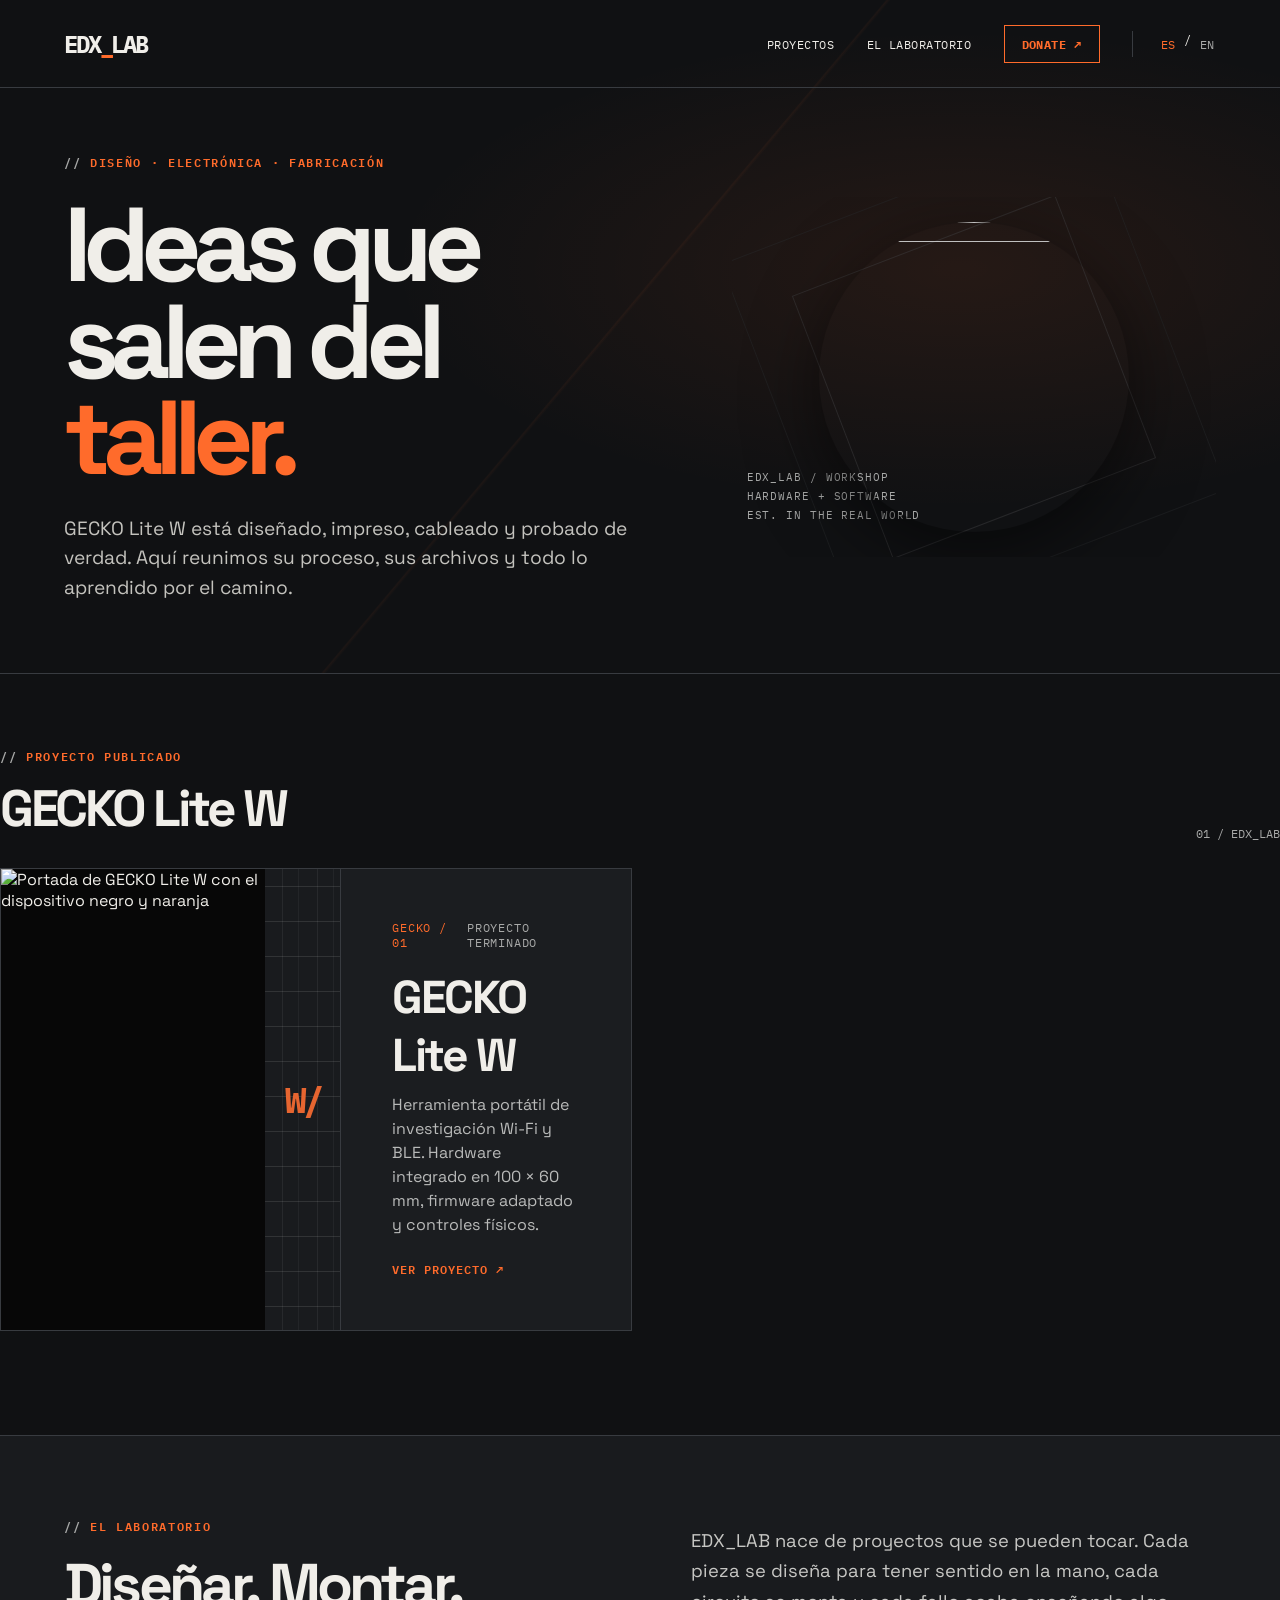
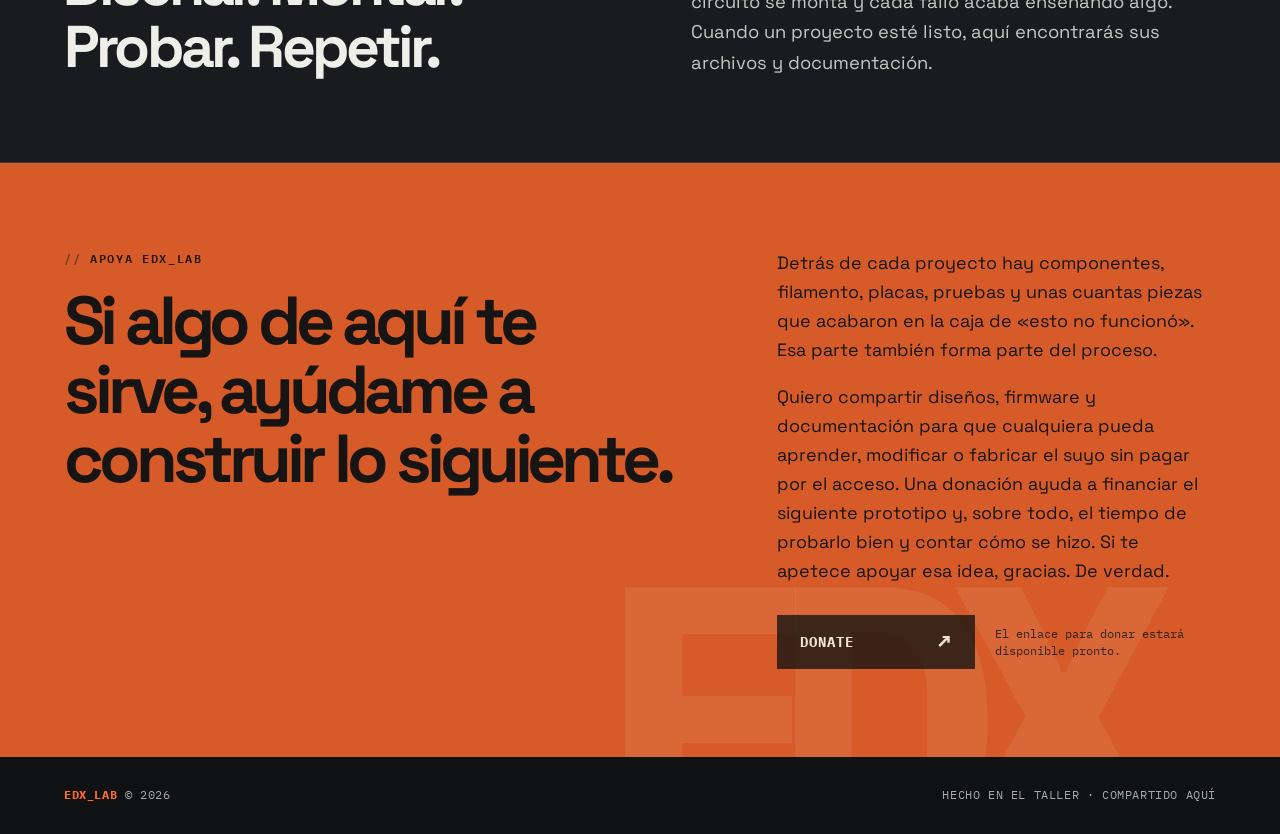
==== index.html @ 1961cc0a "Add EDX_LAB index.html" ====
<!doctype html>
<html lang="es">
<head>
<meta charset="utf-8"><meta name="viewport" content="width=device-width, initial-scale=1">
<title>EDX_LAB — Hardware hecho para funcionar</title>
<meta name="description" content="Proyectos de electrónica, robótica e impresión 3D: diseño, pruebas y archivos de EDX_LAB.">
<link rel="icon" type="image/svg+xml" href="data:image/svg+xml,%3Csvg xmlns='http://www.w3.org/2000/svg' viewBox='0 0 64 64'%3E%3Crect width='64' height='64' rx='12' fill='%23101113'/%3E%3Cpath d='M13 17h38v8H22v7h24v7H22v1h29v8H13z' fill='%23ff6b2b'/%3E%3C/svg%3E">
<style>
@import url('https://fonts.googleapis.com/css2?family=IBM+Plex+Mono:wght@400;500;600;700&family=Space+Grotesk:wght@400;500;600;700&display=swap');
:root{color-scheme:dark;--bg:#101113;--panel:#1b1d20;--panel2:#24272b;--line:#383b40;--ink:#f0eee9;--muted:#a8a9a8;--orange:#ff6b2b}*{box-sizing:border-box}html{scroll-behavior:smooth}body{margin:0;background:var(--bg);color:var(--ink);font-family:'Space Grotesk',Arial,sans-serif}a{color:inherit;text-decoration:none}button{font:inherit}.wrap{max-width:1440px;margin:auto;padding:0 clamp(20px,5vw,80px)}.mono,nav,.eyebrow,.tag,.card-meta,.footer{font-family:'IBM Plex Mono',monospace}.top{position:relative;border-bottom:1px solid var(--line)}.top:before{content:'';position:absolute;inset:0;background:linear-gradient(130deg,transparent 48%,rgba(255,107,43,.055) 48.1%,transparent 48.3%),radial-gradient(ellipse at 75% 40%,rgba(255,107,43,.09),transparent 42%);pointer-events:none}.header{height:88px;display:flex;align-items:center;justify-content:space-between;border-bottom:1px solid var(--line);position:relative}.brand{font-family:'IBM Plex Mono',monospace;font-size:1.5rem;font-weight:700;letter-spacing:-.09em}.brand span{color:var(--orange)}nav{display:flex;align-items:center;gap:32px;font-size:.78rem;letter-spacing:.04em;text-transform:uppercase}nav a:hover,.lang button:hover{color:var(--orange)}.lang{display:flex;gap:7px;border-left:1px solid var(--line);padding-left:26px}.lang button{padding:5px 2px;border:0;background:none;color:var(--muted);cursor:pointer}.lang button.active{color:var(--orange)}.hero{min-height:530px;display:grid;grid-template-columns:minmax(0,1.1fr) minmax(300px,.9fr);align-items:center;gap:6vw;padding-top:64px;padding-bottom:70px;position:relative}.eyebrow{font-size:.74rem;color:var(--orange);text-transform:uppercase;letter-spacing:.14em;font-weight:600}.eyebrow:before{content:'// ';color:var(--muted)}h1{font-size:clamp(3.5rem,8.2vw,8.8rem);line-height:.92;letter-spacing:-.085em;margin:25px 0 27px;max-width:820px}h1 em{font-style:normal;color:var(--orange)}.hero p{font-size:clamp(1.05rem,1.5vw,1.28rem);line-height:1.55;color:#c4c3be;max-width:610px;margin:0}.hero-graphic{height:360px;display:flex;align-items:center;justify-content:center;position:relative;overflow:hidden}.hero-graphic:before,.hero-graphic:after{content:'';position:absolute;border:1px solid #414044;transform:rotate(-21deg)}.hero-graphic:before{width:280px;height:280px}.hero-graphic:after{width:390px;height:390px;border-color:#282a2d}.glyph{font-family:'IBM Plex Mono',monospace;font-weight:700;font-size:clamp(7rem,16vw,15rem);letter-spacing:-.16em;color:var(--orange);transform:translateX(-.08em);text-shadow:22px 22px 0 #2e2522;z-index:1}.graphic-note{position:absolute;left:3%;bottom:9%;font: .7rem 'IBM Plex Mono',monospace;line-height:1.7;color:var(--muted);letter-spacing:.08em}.section{padding:72px 0 104px}.section-title{display:flex;justify-content:space-between;align-items:end;margin-bottom:27px;gap:20px}.section-title h2{font-size:clamp(2rem,4vw,4rem);letter-spacing:-.065em;margin:10px 0 0}.section-title .count{font: .75rem 'IBM Plex Mono',monospace;color:var(--muted)}.grid{display:grid;grid-template-columns:repeat(2,minmax(0,1fr));gap:16px}.card{background:var(--panel);border:1px solid var(--line);min-height:385px;display:flex;flex-direction:column;transition:border-color .2s,transform .2s}.card:hover{border-color:#a55030;transform:translateY(-3px)}.card-art{height:200px;position:relative;overflow:hidden;background:radial-gradient(circle at 70% 50%,#34302d,#1a1b1e 62%);border-bottom:1px solid var(--line);display:flex;align-items:center;justify-content:center}.card-art:before{content:'';position:absolute;inset:0;background:linear-gradient(90deg,transparent 49.8%,#ffffff0b 50%,transparent 50.2%),linear-gradient(transparent 49.8%,#ffffff0b 50%,transparent 50.2%);background-size:35px 35px}.art-label{position:relative;color:#e66530;font:bold clamp(3.2rem,7vw,7rem)/1 'IBM Plex Mono',monospace;letter-spacing:-.1em;text-shadow:9px 9px 0 #2f2927}.card:nth-child(2) .card-art{background:radial-gradient(circle at 40% 60%,#303538,#191b1e 68%)}.card:nth-child(2) .art-label{color:#b7c4ca}.card:nth-child(3) .card-art{background:radial-gradient(circle at 65% 40%,#473023,#1a1b1e 67%)}.card:nth-child(4) .card-art{background:radial-gradient(circle at 65% 40%,#303536,#1a1b1e 67%)}.card:nth-child(4) .art-label{color:#c7c9bf}.art-id{position:absolute;left:22px;top:18px;font:.7rem 'IBM Plex Mono',monospace;color:#aaa;letter-spacing:.1em}.art-corner{position:absolute;right:22px;bottom:18px;font:.7rem 'IBM Plex Mono',monospace;color:#aaa}.card-body{padding:25px 27px 28px;display:flex;flex-direction:column;flex:1}.card-meta{display:flex;justify-content:space-between;gap:12px;color:var(--orange);font-size:.72rem;letter-spacing:.07em;text-transform:uppercase}.card-meta .status{color:var(--muted)}h3{font-size:clamp(1.45rem,2.3vw,2.1rem);letter-spacing:-.055em;margin:18px 0 9px}.card p{font-size:1rem;line-height:1.5;color:#b9bab9;margin:0}.about{background:#191b1e;border-top:1px solid var(--line);border-bottom:1px solid var(--line)}.about-inner{display:grid;grid-template-columns:1fr 1fr;gap:8vw;padding-top:80px;padding-bottom:84px}.about h2{font-size:clamp(2.3rem,4.6vw,4.6rem);line-height:1.05;letter-spacing:-.065em;margin:18px 0 0}.about p{font-size:1.15rem;line-height:1.65;color:#c7c7c4;margin:0;align-self:end}.footer{display:flex;justify-content:space-between;gap:20px;padding-top:30px;padding-bottom:32px;color:var(--muted);font-size:.75rem;text-transform:uppercase;letter-spacing:.05em}.footer strong{color:var(--orange)}@media(max-width:800px){.header{height:72px}nav{gap:16px}nav a{display:none}.lang{border-left:0;padding:0}.hero{grid-template-columns:1fr;gap:0;min-height:0;padding-top:74px;padding-bottom:40px}.hero-graphic{height:200px}.glyph{font-size:10rem}.graphic-note{left:0;bottom:3%}.grid{grid-template-columns:1fr}.card{min-height:0}.about-inner{grid-template-columns:1fr;gap:28px}.section{padding:65px 0 80px}}@media(max-width:420px){h1{font-size:3.5rem}.hero-graphic{height:170px}.glyph{font-size:8rem}.card-art{height:165px}.section-title .count{display:none}.footer{flex-direction:column}}
.support-nav{display:inline-flex;align-items:center;justify-content:center;border:1px solid var(--orange);color:var(--orange);padding:10px 17px;font-weight:700;transition:background .2s,color .2s}.support-nav:hover{background:var(--orange);color:#101113}.support{position:relative;overflow:hidden;background:#d65b29;color:#171513}.support:before{content:'EDX_';position:absolute;right:-.05em;bottom:-.38em;font:700 clamp(10rem,30vw,32rem)/1 'IBM Plex Mono',monospace;letter-spacing:-.14em;color:#ffffff12;pointer-events:none}.support-inner{position:relative;display:grid;grid-template-columns:minmax(0,1fr) minmax(260px,.72fr);gap:8vw;padding-top:85px;padding-bottom:88px}.support .eyebrow{color:#25170f}.support .eyebrow:before{color:#65402e}.support h2{max-width:700px;font-size:clamp(2.8rem,5.3vw,5.8rem);line-height:1.02;letter-spacing:-.075em;margin:18px 0 0}.support-copy{align-self:end}.support-copy p{font-size:1.12rem;line-height:1.62;margin:0 0 18px;max-width:520px}.support-action{margin-top:30px;display:flex;align-items:center;gap:20px;flex-wrap:wrap}.donate-button{display:inline-flex;justify-content:space-between;align-items:center;gap:34px;min-width:198px;padding:17px 22px;background:#171513;color:#fff;border:1px solid #171513;font:700 .88rem 'IBM Plex Mono',monospace;letter-spacing:.07em;cursor:not-allowed;opacity:.8}.donate-button span{font-size:1.3rem;line-height:0}.support-note{font:.78rem/1.4 'IBM Plex Mono',monospace;color:#35231c;max-width:220px}@media(max-width:800px){nav .support-nav{display:inline-flex}.support-inner{grid-template-columns:1fr;gap:33px;padding-top:68px;padding-bottom:75px}}@media(max-width:420px){.support-nav{padding:9px 11px;font-size:.7rem}.support h2{font-size:2.7rem}}
.card-link{display:block;margin-top:auto;padding-top:22px;color:var(--orange);font:600 .75rem "IBM Plex Mono",monospace;text-transform:uppercase;letter-spacing:.08em}.card:focus-visible,.support-nav:focus-visible{outline:2px solid var(--orange);outline-offset:4px}.card-art.has-photo{display:grid;grid-template-columns:minmax(0,1fr) 22%;background:#191b1e}.card-art.has-photo img{position:relative;width:100%;height:100%;object-fit:contain;background:#070707;z-index:1}.card-art.has-photo .art-label{font-size:clamp(1.3rem,2.8vw,2.7rem);letter-spacing:-.11em;text-shadow:none;justify-self:center;z-index:1}.card-art.has-photo .art-id,.card-art.has-photo .art-corner{display:none}.card-art.has-photo{height:250px}.card-art.has-photo:after{content:"";position:absolute;inset:0 0 0 78%;background:linear-gradient(90deg,transparent 49.7%,#ffffff10 50%,transparent 50.3%),linear-gradient(transparent 49.7%,#ffffff10 50%,transparent 50.3%);background-size:35px 35px;pointer-events:none}
.group-title{border-top:1px solid var(--line);margin:42px 0 17px;padding-top:17px;font:600 .8rem "IBM Plex Mono",monospace;text-transform:uppercase;letter-spacing:.12em;color:var(--orange)}.section-title+.group-title{margin-top:0}
.featured-card{display:grid;grid-template-columns:minmax(0,1.2fr) minmax(290px,.8fr);min-height:390px}.featured-card .card-art.has-photo{height:100%;min-height:390px;border-bottom:0;border-right:1px solid var(--line)}.featured-card .card-body{justify-content:center;padding:clamp(28px,4vw,60px)}.featured-card h3{font-size:clamp(2.1rem,3.6vw,4rem)}@media(max-width:800px){.featured-card{display:flex}.featured-card .card-art.has-photo{height:250px;min-height:0;border-right:0;border-bottom:1px solid var(--line)}}
.hero-logo{position:relative;z-index:1;display:block;width:min(80%,310px);height:auto;aspect-ratio:1;object-fit:cover;border-radius:50%;box-shadow:0 20px 70px #0008}.hero-graphic:before,.hero-graphic:after{opacity:.45}@media(max-width:800px){.hero-logo{width:min(66%,190px)}}@media(max-width:420px){.hero-logo{width:min(60%,155px)}}
</style>
</head>
<body>
<div class="top"><header class="header wrap"><a class="brand" href="#top" aria-label="EDX LAB">EDX<span>_</span>LAB</a><nav><a href="#projects" data-es="Proyectos" data-en="Projects">Proyectos</a><a href="#about" data-es="El laboratorio" data-en="The lab">El laboratorio</a><a class="support-nav" href="#support" data-es="DONATE ↗" data-en="DONATE ↗">DONATE ↗</a><div class="lang" aria-label="Language"><button class="active" type="button" data-lang="es" aria-pressed="true">ES</button><span>/</span><button type="button" data-lang="en" aria-pressed="false">EN</button></div></nav></header><main id="top"><section class="hero wrap"><div><div class="eyebrow" data-es="Diseño · electrónica · fabricación" data-en="Design · electronics · fabrication">Diseño · electrónica · fabricación</div><h1 data-es="Ideas que salen del <em>taller.</em>" data-en="Ideas built in the <em>workshop.</em>">Ideas que salen del <em>taller.</em></h1><p data-es="GECKO Lite W está diseñado, impreso, cableado y probado de verdad. Aquí reunimos su proceso, sus archivos y todo lo aprendido por el camino." data-en="GECKO Lite W is designed, printed, wired and tested for real. Explore its process, files and everything learned along the way.">GECKO Lite W está diseñado, impreso, cableado y probado de verdad. Aquí reunimos su proceso, sus archivos y todo lo aprendido por el camino.</p></div><div class="hero-graphic" aria-hidden="true"><img class="hero-logo" src="assets/edx-lab-logo.jpeg" alt="" width="1254" height="1254"><div class="graphic-note">EDX_LAB / WORKSHOP<br>HARDWARE + SOFTWARE<br>EST. IN THE REAL WORLD</div></div></section></div>
<section class="section wrap" id="projects"><div class="section-title"><div><div class="eyebrow" data-es="Proyecto publicado" data-en="Published project">Proyecto publicado</div><h2>GECKO Lite W</h2></div><span class="count">01 / EDX_LAB</span></div><div class="grid"><a class="card featured-card" href="project.html?project=gecko-lite-w"><div class="card-art has-photo"><img src="assets/gecko-lite-w-cover.jpeg" alt="Portada de GECKO Lite W con el dispositivo negro y naranja" loading="lazy"><span class="art-id">02 / WIRELESS</span><span class="art-label">W/</span><span class="art-corner">ESP32-S3</span></div><div class="card-body"><div class="card-meta"><span>GECKO / 01</span><span class="status" data-es="Proyecto terminado" data-en="Completed project">Proyecto terminado</span></div><h3>GECKO Lite W</h3><p data-es="Herramienta portátil de investigación Wi-Fi y BLE. Hardware integrado en 100 × 60 mm, firmware adaptado y controles físicos." data-en="Portable Wi-Fi and BLE research tool. Integrated hardware in a 100 × 60 mm footprint, adapted firmware and physical controls.">Herramienta portátil de investigación Wi-Fi y BLE. Hardware integrado en 100 × 60 mm, firmware adaptado y controles físicos.</p><span class="card-link" data-es="Ver proyecto ↗" data-en="View project ↗">Ver proyecto ↗</span></div></a></div></section>
<section class="about" id="about"><div class="about-inner wrap"><div><div class="eyebrow" data-es="El laboratorio" data-en="The lab">El laboratorio</div><h2 data-es="Diseñar. Montar. Probar. Repetir." data-en="Design. Build. Test. Repeat.">Diseñar. Montar. Probar. Repetir.</h2></div><p data-es="EDX_LAB nace de proyectos que se pueden tocar. Cada pieza se diseña para tener sentido en la mano, cada circuito se monta y cada fallo acaba enseñando algo. Cuando un proyecto esté listo, aquí encontrarás sus archivos y documentación." data-en="EDX_LAB is built around projects you can hold. Every part is designed to make sense in the hand, every circuit gets assembled and every failure teaches something. Once a project is ready, its files and documentation will live here.">EDX_LAB nace de proyectos que se pueden tocar. Cada pieza se diseña para tener sentido en la mano, cada circuito se monta y cada fallo acaba enseñando algo. Cuando un proyecto esté listo, aquí encontrarás sus archivos y documentación.</p></div></section>
<section class="support" id="support"><div class="support-inner wrap"><div><div class="eyebrow" data-es="Apoya EDX_LAB" data-en="Support EDX_LAB">Apoya EDX_LAB</div><h2 data-es="Si algo de aquí te sirve, ayúdame a construir lo siguiente." data-en="If something here helps you, help me build what comes next.">Si algo de aquí te sirve, ayúdame a construir lo siguiente.</h2></div><div class="support-copy"><p data-es="Detrás de cada proyecto hay componentes, filamento, placas, pruebas y unas cuantas piezas que acabaron en la caja de «esto no funcionó». Esa parte también forma parte del proceso." data-en="Behind every project are components, filament, boards, tests and a few parts that ended up in the “that didn't work” box. That's part of the process too.">Detrás de cada proyecto hay componentes, filamento, placas, pruebas y unas cuantas piezas que acabaron en la caja de «esto no funcionó». Esa parte también forma parte del proceso.</p><p data-es="Quiero compartir diseños, firmware y documentación para que cualquiera pueda aprender, modificar o fabricar el suyo sin pagar por el acceso. Una donación ayuda a financiar el siguiente prototipo y, sobre todo, el tiempo de probarlo bien y contar cómo se hizo. Si te apetece apoyar esa idea, gracias. De verdad." data-en="I want to share designs, firmware and documentation so anyone can learn, modify or build their own without paying for access. A donation helps fund the next prototype and, above all, the time to test it properly and show how it was made. If you'd like to support that idea, thank you. Truly.">Quiero compartir diseños, firmware y documentación para que cualquiera pueda aprender, modificar o fabricar el suyo sin pagar por el acceso. Una donación ayuda a financiar el siguiente prototipo y, sobre todo, el tiempo de probarlo bien y contar cómo se hizo. Si te apetece apoyar esa idea, gracias. De verdad.</p><div class="support-action"><button class="donate-button" type="button" disabled aria-describedby="support-note">DONATE <span aria-hidden="true">↗</span></button><span class="support-note" id="support-note" data-es="El enlace para donar estará disponible pronto." data-en="The donation link will be available soon.">El enlace para donar estará disponible pronto.</span></div></div></div></section>
<footer class="footer wrap"><span><strong>EDX_LAB</strong> © 2026</span><span data-es="Hecho en el taller · Compartido aquí" data-en="Built in the workshop · Shared here">Hecho en el taller · Compartido aquí</span></footer>
<script>const buttons=document.querySelectorAll('[data-lang]');function setLang(lang){document.documentElement.lang=lang;document.querySelectorAll('[data-es][data-en]').forEach(el=>{el.innerHTML=el.dataset[lang]});buttons.forEach(button=>{let on=button.dataset.lang===lang;button.classList.toggle('active',on);button.setAttribute('aria-pressed',String(on))});try{localStorage.setItem('edx_lang',lang)}catch(e){}}buttons.forEach(button=>button.addEventListener('click',()=>setLang(button.dataset.lang)));try{if(localStorage.getItem('edx_lang')==='en')setLang('en')}catch(e){}</script>
</body></html>
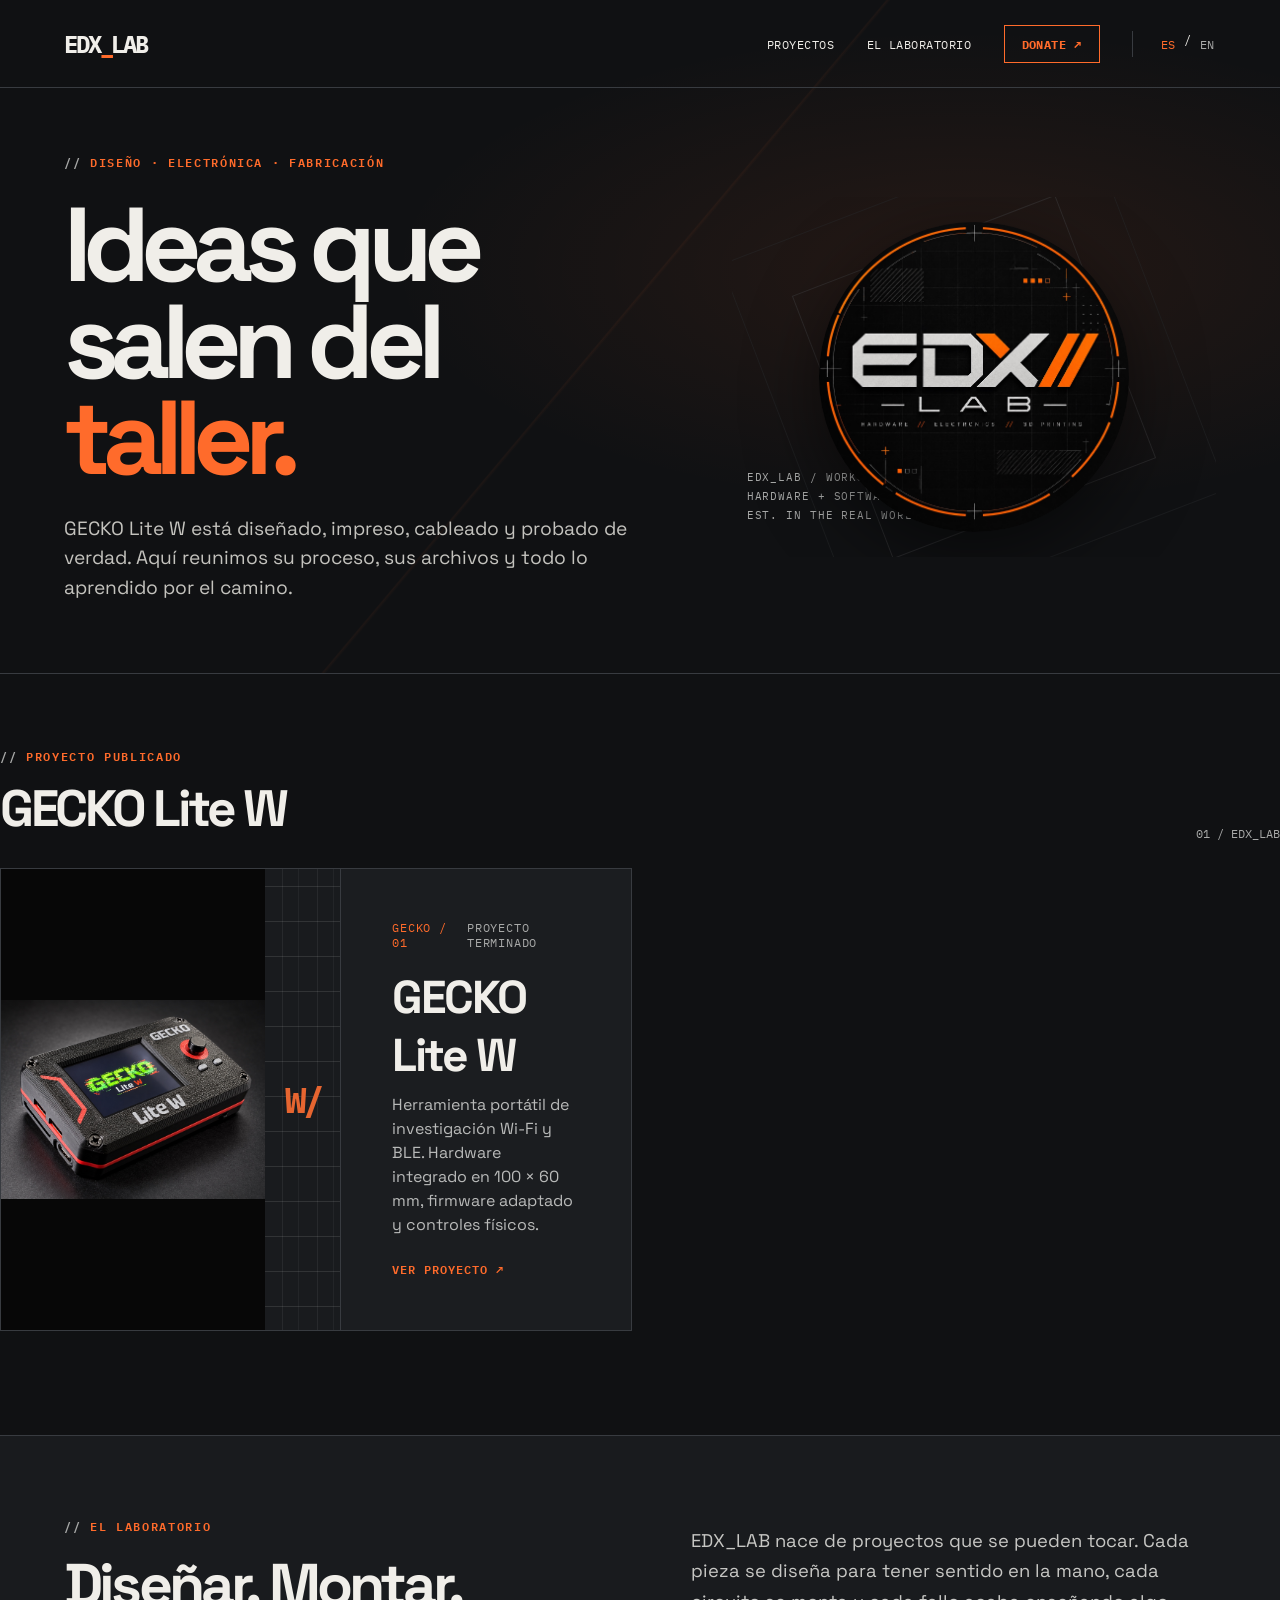
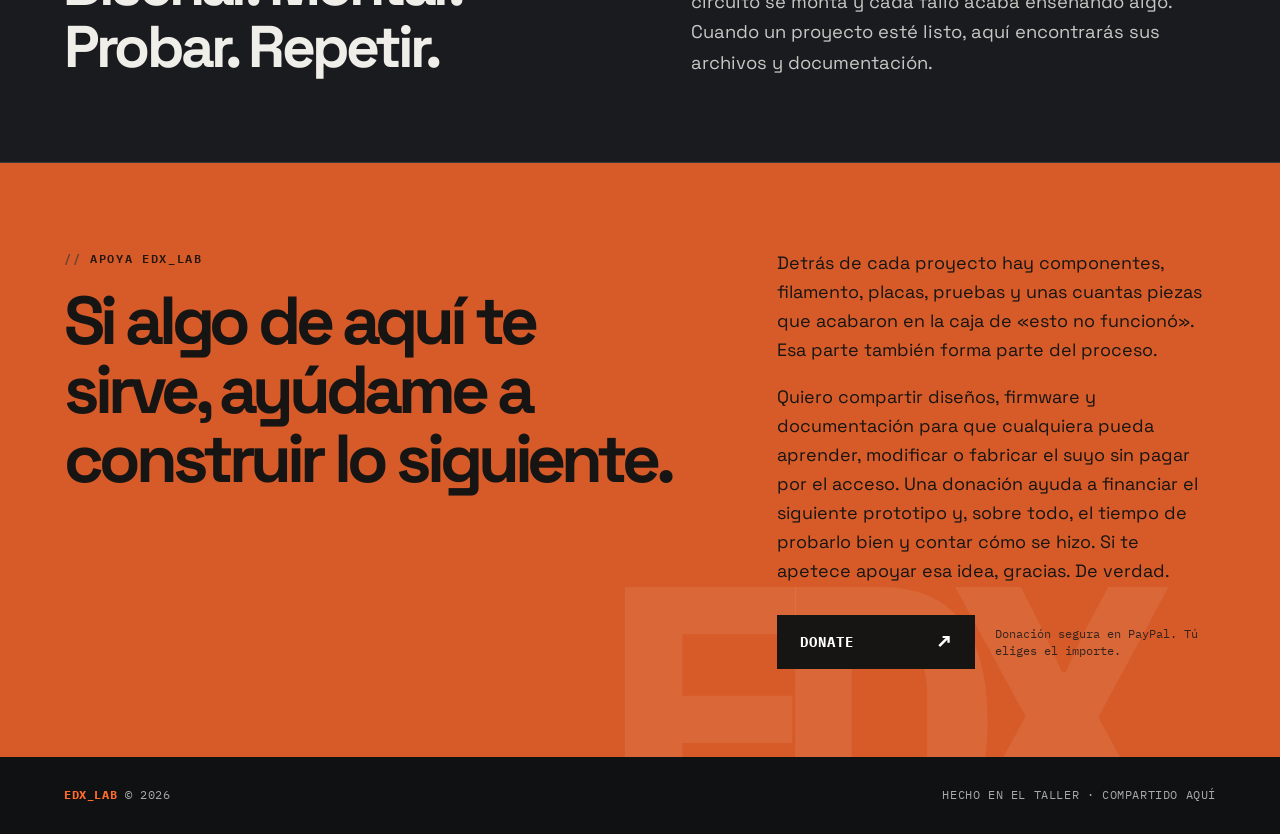
==== commit d5513e1b: "Connect EDX_LAB PayPal donations on index.html" ====
--- a/index.html
+++ b/index.html
@@ -8,7 +8,7 @@
 <style>
 @import url('https://fonts.googleapis.com/css2?family=IBM+Plex+Mono:wght@400;500;600;700&family=Space+Grotesk:wght@400;500;600;700&display=swap');
 :root{color-scheme:dark;--bg:#101113;--panel:#1b1d20;--panel2:#24272b;--line:#383b40;--ink:#f0eee9;--muted:#a8a9a8;--orange:#ff6b2b}*{box-sizing:border-box}html{scroll-behavior:smooth}body{margin:0;background:var(--bg);color:var(--ink);font-family:'Space Grotesk',Arial,sans-serif}a{color:inherit;text-decoration:none}button{font:inherit}.wrap{max-width:1440px;margin:auto;padding:0 clamp(20px,5vw,80px)}.mono,nav,.eyebrow,.tag,.card-meta,.footer{font-family:'IBM Plex Mono',monospace}.top{position:relative;border-bottom:1px solid var(--line)}.top:before{content:'';position:absolute;inset:0;background:linear-gradient(130deg,transparent 48%,rgba(255,107,43,.055) 48.1%,transparent 48.3%),radial-gradient(ellipse at 75% 40%,rgba(255,107,43,.09),transparent 42%);pointer-events:none}.header{height:88px;display:flex;align-items:center;justify-content:space-between;border-bottom:1px solid var(--line);position:relative}.brand{font-family:'IBM Plex Mono',monospace;font-size:1.5rem;font-weight:700;letter-spacing:-.09em}.brand span{color:var(--orange)}nav{display:flex;align-items:center;gap:32px;font-size:.78rem;letter-spacing:.04em;text-transform:uppercase}nav a:hover,.lang button:hover{color:var(--orange)}.lang{display:flex;gap:7px;border-left:1px solid var(--line);padding-left:26px}.lang button{padding:5px 2px;border:0;background:none;color:var(--muted);cursor:pointer}.lang button.active{color:var(--orange)}.hero{min-height:530px;display:grid;grid-template-columns:minmax(0,1.1fr) minmax(300px,.9fr);align-items:center;gap:6vw;padding-top:64px;padding-bottom:70px;position:relative}.eyebrow{font-size:.74rem;color:var(--orange);text-transform:uppercase;letter-spacing:.14em;font-weight:600}.eyebrow:before{content:'// ';color:var(--muted)}h1{font-size:clamp(3.5rem,8.2vw,8.8rem);line-height:.92;letter-spacing:-.085em;margin:25px 0 27px;max-width:820px}h1 em{font-style:normal;color:var(--orange)}.hero p{font-size:clamp(1.05rem,1.5vw,1.28rem);line-height:1.55;color:#c4c3be;max-width:610px;margin:0}.hero-graphic{height:360px;display:flex;align-items:center;justify-content:center;position:relative;overflow:hidden}.hero-graphic:before,.hero-graphic:after{content:'';position:absolute;border:1px solid #414044;transform:rotate(-21deg)}.hero-graphic:before{width:280px;height:280px}.hero-graphic:after{width:390px;height:390px;border-color:#282a2d}.glyph{font-family:'IBM Plex Mono',monospace;font-weight:700;font-size:clamp(7rem,16vw,15rem);letter-spacing:-.16em;color:var(--orange);transform:translateX(-.08em);text-shadow:22px 22px 0 #2e2522;z-index:1}.graphic-note{position:absolute;left:3%;bottom:9%;font: .7rem 'IBM Plex Mono',monospace;line-height:1.7;color:var(--muted);letter-spacing:.08em}.section{padding:72px 0 104px}.section-title{display:flex;justify-content:space-between;align-items:end;margin-bottom:27px;gap:20px}.section-title h2{font-size:clamp(2rem,4vw,4rem);letter-spacing:-.065em;margin:10px 0 0}.section-title .count{font: .75rem 'IBM Plex Mono',monospace;color:var(--muted)}.grid{display:grid;grid-template-columns:repeat(2,minmax(0,1fr));gap:16px}.card{background:var(--panel);border:1px solid var(--line);min-height:385px;display:flex;flex-direction:column;transition:border-color .2s,transform .2s}.card:hover{border-color:#a55030;transform:translateY(-3px)}.card-art{height:200px;position:relative;overflow:hidden;background:radial-gradient(circle at 70% 50%,#34302d,#1a1b1e 62%);border-bottom:1px solid var(--line);display:flex;align-items:center;justify-content:center}.card-art:before{content:'';position:absolute;inset:0;background:linear-gradient(90deg,transparent 49.8%,#ffffff0b 50%,transparent 50.2%),linear-gradient(transparent 49.8%,#ffffff0b 50%,transparent 50.2%);background-size:35px 35px}.art-label{position:relative;color:#e66530;font:bold clamp(3.2rem,7vw,7rem)/1 'IBM Plex Mono',monospace;letter-spacing:-.1em;text-shadow:9px 9px 0 #2f2927}.card:nth-child(2) .card-art{background:radial-gradient(circle at 40% 60%,#303538,#191b1e 68%)}.card:nth-child(2) .art-label{color:#b7c4ca}.card:nth-child(3) .card-art{background:radial-gradient(circle at 65% 40%,#473023,#1a1b1e 67%)}.card:nth-child(4) .card-art{background:radial-gradient(circle at 65% 40%,#303536,#1a1b1e 67%)}.card:nth-child(4) .art-label{color:#c7c9bf}.art-id{position:absolute;left:22px;top:18px;font:.7rem 'IBM Plex Mono',monospace;color:#aaa;letter-spacing:.1em}.art-corner{position:absolute;right:22px;bottom:18px;font:.7rem 'IBM Plex Mono',monospace;color:#aaa}.card-body{padding:25px 27px 28px;display:flex;flex-direction:column;flex:1}.card-meta{display:flex;justify-content:space-between;gap:12px;color:var(--orange);font-size:.72rem;letter-spacing:.07em;text-transform:uppercase}.card-meta .status{color:var(--muted)}h3{font-size:clamp(1.45rem,2.3vw,2.1rem);letter-spacing:-.055em;margin:18px 0 9px}.card p{font-size:1rem;line-height:1.5;color:#b9bab9;margin:0}.about{background:#191b1e;border-top:1px solid var(--line);border-bottom:1px solid var(--line)}.about-inner{display:grid;grid-template-columns:1fr 1fr;gap:8vw;padding-top:80px;padding-bottom:84px}.about h2{font-size:clamp(2.3rem,4.6vw,4.6rem);line-height:1.05;letter-spacing:-.065em;margin:18px 0 0}.about p{font-size:1.15rem;line-height:1.65;color:#c7c7c4;margin:0;align-self:end}.footer{display:flex;justify-content:space-between;gap:20px;padding-top:30px;padding-bottom:32px;color:var(--muted);font-size:.75rem;text-transform:uppercase;letter-spacing:.05em}.footer strong{color:var(--orange)}@media(max-width:800px){.header{height:72px}nav{gap:16px}nav a{display:none}.lang{border-left:0;padding:0}.hero{grid-template-columns:1fr;gap:0;min-height:0;padding-top:74px;padding-bottom:40px}.hero-graphic{height:200px}.glyph{font-size:10rem}.graphic-note{left:0;bottom:3%}.grid{grid-template-columns:1fr}.card{min-height:0}.about-inner{grid-template-columns:1fr;gap:28px}.section{padding:65px 0 80px}}@media(max-width:420px){h1{font-size:3.5rem}.hero-graphic{height:170px}.glyph{font-size:8rem}.card-art{height:165px}.section-title .count{display:none}.footer{flex-direction:column}}
-.support-nav{display:inline-flex;align-items:center;justify-content:center;border:1px solid var(--orange);color:var(--orange);padding:10px 17px;font-weight:700;transition:background .2s,color .2s}.support-nav:hover{background:var(--orange);color:#101113}.support{position:relative;overflow:hidden;background:#d65b29;color:#171513}.support:before{content:'EDX_';position:absolute;right:-.05em;bottom:-.38em;font:700 clamp(10rem,30vw,32rem)/1 'IBM Plex Mono',monospace;letter-spacing:-.14em;color:#ffffff12;pointer-events:none}.support-inner{position:relative;display:grid;grid-template-columns:minmax(0,1fr) minmax(260px,.72fr);gap:8vw;padding-top:85px;padding-bottom:88px}.support .eyebrow{color:#25170f}.support .eyebrow:before{color:#65402e}.support h2{max-width:700px;font-size:clamp(2.8rem,5.3vw,5.8rem);line-height:1.02;letter-spacing:-.075em;margin:18px 0 0}.support-copy{align-self:end}.support-copy p{font-size:1.12rem;line-height:1.62;margin:0 0 18px;max-width:520px}.support-action{margin-top:30px;display:flex;align-items:center;gap:20px;flex-wrap:wrap}.donate-button{display:inline-flex;justify-content:space-between;align-items:center;gap:34px;min-width:198px;padding:17px 22px;background:#171513;color:#fff;border:1px solid #171513;font:700 .88rem 'IBM Plex Mono',monospace;letter-spacing:.07em;cursor:not-allowed;opacity:.8}.donate-button span{font-size:1.3rem;line-height:0}.support-note{font:.78rem/1.4 'IBM Plex Mono',monospace;color:#35231c;max-width:220px}@media(max-width:800px){nav .support-nav{display:inline-flex}.support-inner{grid-template-columns:1fr;gap:33px;padding-top:68px;padding-bottom:75px}}@media(max-width:420px){.support-nav{padding:9px 11px;font-size:.7rem}.support h2{font-size:2.7rem}}
+.support-nav{display:inline-flex;align-items:center;justify-content:center;border:1px solid var(--orange);color:var(--orange);padding:10px 17px;font-weight:700;transition:background .2s,color .2s}.support-nav:hover{background:var(--orange);color:#101113}.support{position:relative;overflow:hidden;background:#d65b29;color:#171513}.support:before{content:'EDX_';position:absolute;right:-.05em;bottom:-.38em;font:700 clamp(10rem,30vw,32rem)/1 'IBM Plex Mono',monospace;letter-spacing:-.14em;color:#ffffff12;pointer-events:none}.support-inner{position:relative;display:grid;grid-template-columns:minmax(0,1fr) minmax(260px,.72fr);gap:8vw;padding-top:85px;padding-bottom:88px}.support .eyebrow{color:#25170f}.support .eyebrow:before{color:#65402e}.support h2{max-width:700px;font-size:clamp(2.8rem,5.3vw,5.8rem);line-height:1.02;letter-spacing:-.075em;margin:18px 0 0}.support-copy{align-self:end}.support-copy p{font-size:1.12rem;line-height:1.62;margin:0 0 18px;max-width:520px}.support-action{margin-top:30px;display:flex;align-items:center;gap:20px;flex-wrap:wrap}.donate-button{display:inline-flex;justify-content:space-between;align-items:center;gap:34px;min-width:198px;padding:17px 22px;background:#171513;color:#fff;border:1px solid #171513;font:700 .88rem 'IBM Plex Mono',monospace;letter-spacing:.07em;cursor:pointer;transition:background .2s ease,transform .2s ease}.donate-button span{font-size:1.3rem;line-height:0}.donate-button:hover{background:#30251f;transform:translateY(-2px)}.donate-button:focus-visible{outline-color:#171513}.support-note{font:.78rem/1.4 'IBM Plex Mono',monospace;color:#35231c;max-width:220px}@media(max-width:800px){nav .support-nav{display:inline-flex}.support-inner{grid-template-columns:1fr;gap:33px;padding-top:68px;padding-bottom:75px}}@media(max-width:420px){.support-nav{padding:9px 11px;font-size:.7rem}.support h2{font-size:2.7rem}}
 .card-link{display:block;margin-top:auto;padding-top:22px;color:var(--orange);font:600 .75rem "IBM Plex Mono",monospace;text-transform:uppercase;letter-spacing:.08em}.card:focus-visible,.support-nav:focus-visible{outline:2px solid var(--orange);outline-offset:4px}.card-art.has-photo{display:grid;grid-template-columns:minmax(0,1fr) 22%;background:#191b1e}.card-art.has-photo img{position:relative;width:100%;height:100%;object-fit:contain;background:#070707;z-index:1}.card-art.has-photo .art-label{font-size:clamp(1.3rem,2.8vw,2.7rem);letter-spacing:-.11em;text-shadow:none;justify-self:center;z-index:1}.card-art.has-photo .art-id,.card-art.has-photo .art-corner{display:none}.card-art.has-photo{height:250px}.card-art.has-photo:after{content:"";position:absolute;inset:0 0 0 78%;background:linear-gradient(90deg,transparent 49.7%,#ffffff10 50%,transparent 50.3%),linear-gradient(transparent 49.7%,#ffffff10 50%,transparent 50.3%);background-size:35px 35px;pointer-events:none}
 .group-title{border-top:1px solid var(--line);margin:42px 0 17px;padding-top:17px;font:600 .8rem "IBM Plex Mono",monospace;text-transform:uppercase;letter-spacing:.12em;color:var(--orange)}.section-title+.group-title{margin-top:0}
 .featured-card{display:grid;grid-template-columns:minmax(0,1.2fr) minmax(290px,.8fr);min-height:390px}.featured-card .card-art.has-photo{height:100%;min-height:390px;border-bottom:0;border-right:1px solid var(--line)}.featured-card .card-body{justify-content:center;padding:clamp(28px,4vw,60px)}.featured-card h3{font-size:clamp(2.1rem,3.6vw,4rem)}@media(max-width:800px){.featured-card{display:flex}.featured-card .card-art.has-photo{height:250px;min-height:0;border-right:0;border-bottom:1px solid var(--line)}}
@@ -19,7 +19,7 @@
 <div class="top"><header class="header wrap"><a class="brand" href="#top" aria-label="EDX LAB">EDX<span>_</span>LAB</a><nav><a href="#projects" data-es="Proyectos" data-en="Projects">Proyectos</a><a href="#about" data-es="El laboratorio" data-en="The lab">El laboratorio</a><a class="support-nav" href="#support" data-es="DONATE ↗" data-en="DONATE ↗">DONATE ↗</a><div class="lang" aria-label="Language"><button class="active" type="button" data-lang="es" aria-pressed="true">ES</button><span>/</span><button type="button" data-lang="en" aria-pressed="false">EN</button></div></nav></header><main id="top"><section class="hero wrap"><div><div class="eyebrow" data-es="Diseño · electrónica · fabricación" data-en="Design · electronics · fabrication">Diseño · electrónica · fabricación</div><h1 data-es="Ideas que salen del <em>taller.</em>" data-en="Ideas built in the <em>workshop.</em>">Ideas que salen del <em>taller.</em></h1><p data-es="GECKO Lite W está diseñado, impreso, cableado y probado de verdad. Aquí reunimos su proceso, sus archivos y todo lo aprendido por el camino." data-en="GECKO Lite W is designed, printed, wired and tested for real. Explore its process, files and everything learned along the way.">GECKO Lite W está diseñado, impreso, cableado y probado de verdad. Aquí reunimos su proceso, sus archivos y todo lo aprendido por el camino.</p></div><div class="hero-graphic" aria-hidden="true"><img class="hero-logo" src="assets/edx-lab-logo.jpeg" alt="" width="1254" height="1254"><div class="graphic-note">EDX_LAB / WORKSHOP<br>HARDWARE + SOFTWARE<br>EST. IN THE REAL WORLD</div></div></section></div>
 <section class="section wrap" id="projects"><div class="section-title"><div><div class="eyebrow" data-es="Proyecto publicado" data-en="Published project">Proyecto publicado</div><h2>GECKO Lite W</h2></div><span class="count">01 / EDX_LAB</span></div><div class="grid"><a class="card featured-card" href="project.html?project=gecko-lite-w"><div class="card-art has-photo"><img src="assets/gecko-lite-w-cover.jpeg" alt="Portada de GECKO Lite W con el dispositivo negro y naranja" loading="lazy"><span class="art-id">02 / WIRELESS</span><span class="art-label">W/</span><span class="art-corner">ESP32-S3</span></div><div class="card-body"><div class="card-meta"><span>GECKO / 01</span><span class="status" data-es="Proyecto terminado" data-en="Completed project">Proyecto terminado</span></div><h3>GECKO Lite W</h3><p data-es="Herramienta portátil de investigación Wi-Fi y BLE. Hardware integrado en 100 × 60 mm, firmware adaptado y controles físicos." data-en="Portable Wi-Fi and BLE research tool. Integrated hardware in a 100 × 60 mm footprint, adapted firmware and physical controls.">Herramienta portátil de investigación Wi-Fi y BLE. Hardware integrado en 100 × 60 mm, firmware adaptado y controles físicos.</p><span class="card-link" data-es="Ver proyecto ↗" data-en="View project ↗">Ver proyecto ↗</span></div></a></div></section>
 <section class="about" id="about"><div class="about-inner wrap"><div><div class="eyebrow" data-es="El laboratorio" data-en="The lab">El laboratorio</div><h2 data-es="Diseñar. Montar. Probar. Repetir." data-en="Design. Build. Test. Repeat.">Diseñar. Montar. Probar. Repetir.</h2></div><p data-es="EDX_LAB nace de proyectos que se pueden tocar. Cada pieza se diseña para tener sentido en la mano, cada circuito se monta y cada fallo acaba enseñando algo. Cuando un proyecto esté listo, aquí encontrarás sus archivos y documentación." data-en="EDX_LAB is built around projects you can hold. Every part is designed to make sense in the hand, every circuit gets assembled and every failure teaches something. Once a project is ready, its files and documentation will live here.">EDX_LAB nace de proyectos que se pueden tocar. Cada pieza se diseña para tener sentido en la mano, cada circuito se monta y cada fallo acaba enseñando algo. Cuando un proyecto esté listo, aquí encontrarás sus archivos y documentación.</p></div></section>
-<section class="support" id="support"><div class="support-inner wrap"><div><div class="eyebrow" data-es="Apoya EDX_LAB" data-en="Support EDX_LAB">Apoya EDX_LAB</div><h2 data-es="Si algo de aquí te sirve, ayúdame a construir lo siguiente." data-en="If something here helps you, help me build what comes next.">Si algo de aquí te sirve, ayúdame a construir lo siguiente.</h2></div><div class="support-copy"><p data-es="Detrás de cada proyecto hay componentes, filamento, placas, pruebas y unas cuantas piezas que acabaron en la caja de «esto no funcionó». Esa parte también forma parte del proceso." data-en="Behind every project are components, filament, boards, tests and a few parts that ended up in the “that didn't work” box. That's part of the process too.">Detrás de cada proyecto hay componentes, filamento, placas, pruebas y unas cuantas piezas que acabaron en la caja de «esto no funcionó». Esa parte también forma parte del proceso.</p><p data-es="Quiero compartir diseños, firmware y documentación para que cualquiera pueda aprender, modificar o fabricar el suyo sin pagar por el acceso. Una donación ayuda a financiar el siguiente prototipo y, sobre todo, el tiempo de probarlo bien y contar cómo se hizo. Si te apetece apoyar esa idea, gracias. De verdad." data-en="I want to share designs, firmware and documentation so anyone can learn, modify or build their own without paying for access. A donation helps fund the next prototype and, above all, the time to test it properly and show how it was made. If you'd like to support that idea, thank you. Truly.">Quiero compartir diseños, firmware y documentación para que cualquiera pueda aprender, modificar o fabricar el suyo sin pagar por el acceso. Una donación ayuda a financiar el siguiente prototipo y, sobre todo, el tiempo de probarlo bien y contar cómo se hizo. Si te apetece apoyar esa idea, gracias. De verdad.</p><div class="support-action"><button class="donate-button" type="button" disabled aria-describedby="support-note">DONATE <span aria-hidden="true">↗</span></button><span class="support-note" id="support-note" data-es="El enlace para donar estará disponible pronto." data-en="The donation link will be available soon.">El enlace para donar estará disponible pronto.</span></div></div></div></section>
+<section class="support" id="support"><div class="support-inner wrap"><div><div class="eyebrow" data-es="Apoya EDX_LAB" data-en="Support EDX_LAB">Apoya EDX_LAB</div><h2 data-es="Si algo de aquí te sirve, ayúdame a construir lo siguiente." data-en="If something here helps you, help me build what comes next.">Si algo de aquí te sirve, ayúdame a construir lo siguiente.</h2></div><div class="support-copy"><p data-es="Detrás de cada proyecto hay componentes, filamento, placas, pruebas y unas cuantas piezas que acabaron en la caja de «esto no funcionó». Esa parte también forma parte del proceso." data-en="Behind every project are components, filament, boards, tests and a few parts that ended up in the “that didn't work” box. That's part of the process too.">Detrás de cada proyecto hay componentes, filamento, placas, pruebas y unas cuantas piezas que acabaron en la caja de «esto no funcionó». Esa parte también forma parte del proceso.</p><p data-es="Quiero compartir diseños, firmware y documentación para que cualquiera pueda aprender, modificar o fabricar el suyo sin pagar por el acceso. Una donación ayuda a financiar el siguiente prototipo y, sobre todo, el tiempo de probarlo bien y contar cómo se hizo. Si te apetece apoyar esa idea, gracias. De verdad." data-en="I want to share designs, firmware and documentation so anyone can learn, modify or build their own without paying for access. A donation helps fund the next prototype and, above all, the time to test it properly and show how it was made. If you'd like to support that idea, thank you. Truly.">Quiero compartir diseños, firmware y documentación para que cualquiera pueda aprender, modificar o fabricar el suyo sin pagar por el acceso. Una donación ayuda a financiar el siguiente prototipo y, sobre todo, el tiempo de probarlo bien y contar cómo se hizo. Si te apetece apoyar esa idea, gracias. De verdad.</p><div class="support-action"><a class="donate-button" href="https://www.paypal.com/donate/?hosted_button_id=SE6689BNU22NG" target="_blank" rel="noopener noreferrer" aria-describedby="support-note">DONATE <span aria-hidden="true">↗</span></a><span class="support-note" id="support-note" data-es="Donación segura en PayPal. Tú eliges el importe." data-en="Secure donation on PayPal. You choose the amount.">Donación segura en PayPal. Tú eliges el importe.</span></div></div></div></section>
 <footer class="footer wrap"><span><strong>EDX_LAB</strong> © 2026</span><span data-es="Hecho en el taller · Compartido aquí" data-en="Built in the workshop · Shared here">Hecho en el taller · Compartido aquí</span></footer>
 <script>const buttons=document.querySelectorAll('[data-lang]');function setLang(lang){document.documentElement.lang=lang;document.querySelectorAll('[data-es][data-en]').forEach(el=>{el.innerHTML=el.dataset[lang]});buttons.forEach(button=>{let on=button.dataset.lang===lang;button.classList.toggle('active',on);button.setAttribute('aria-pressed',String(on))});try{localStorage.setItem('edx_lang',lang)}catch(e){}}buttons.forEach(button=>button.addEventListener('click',()=>setLang(button.dataset.lang)));try{if(localStorage.getItem('edx_lang')==='en')setLang('en')}catch(e){}</script>
 </body></html>
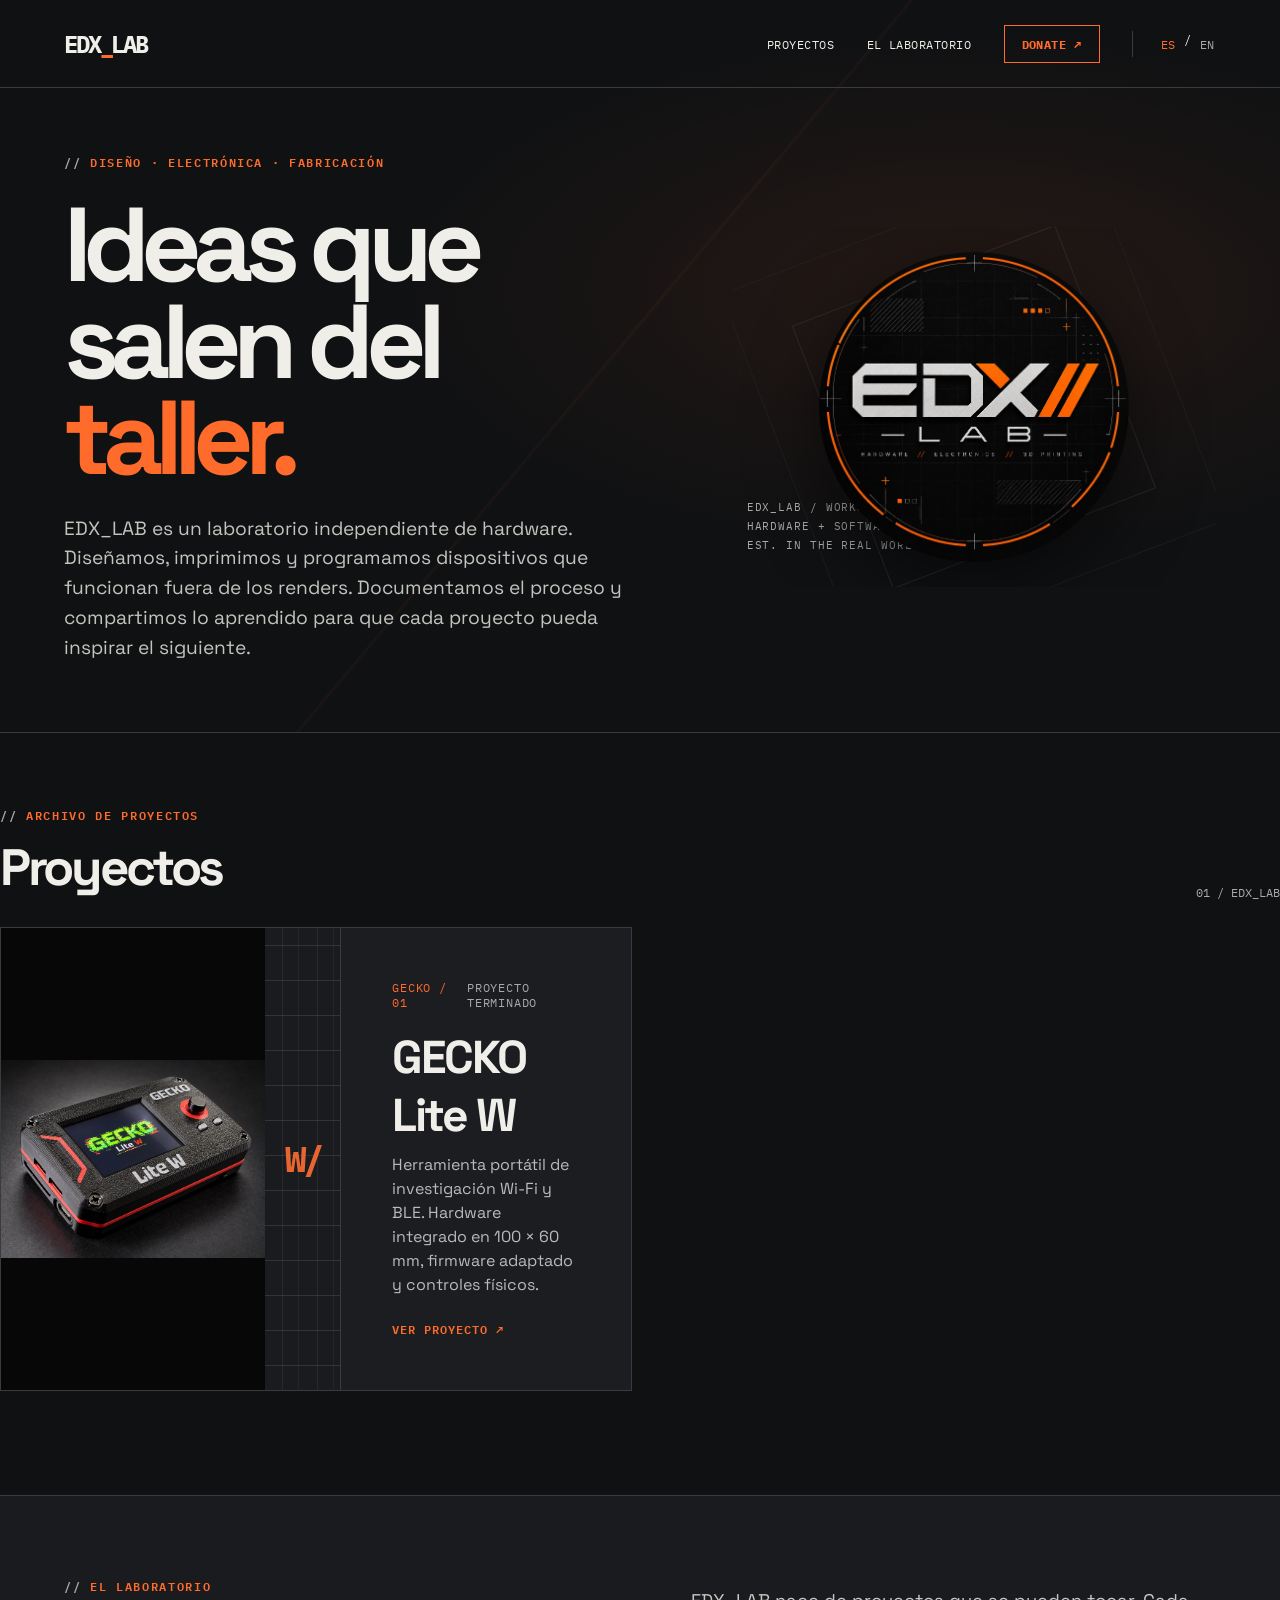
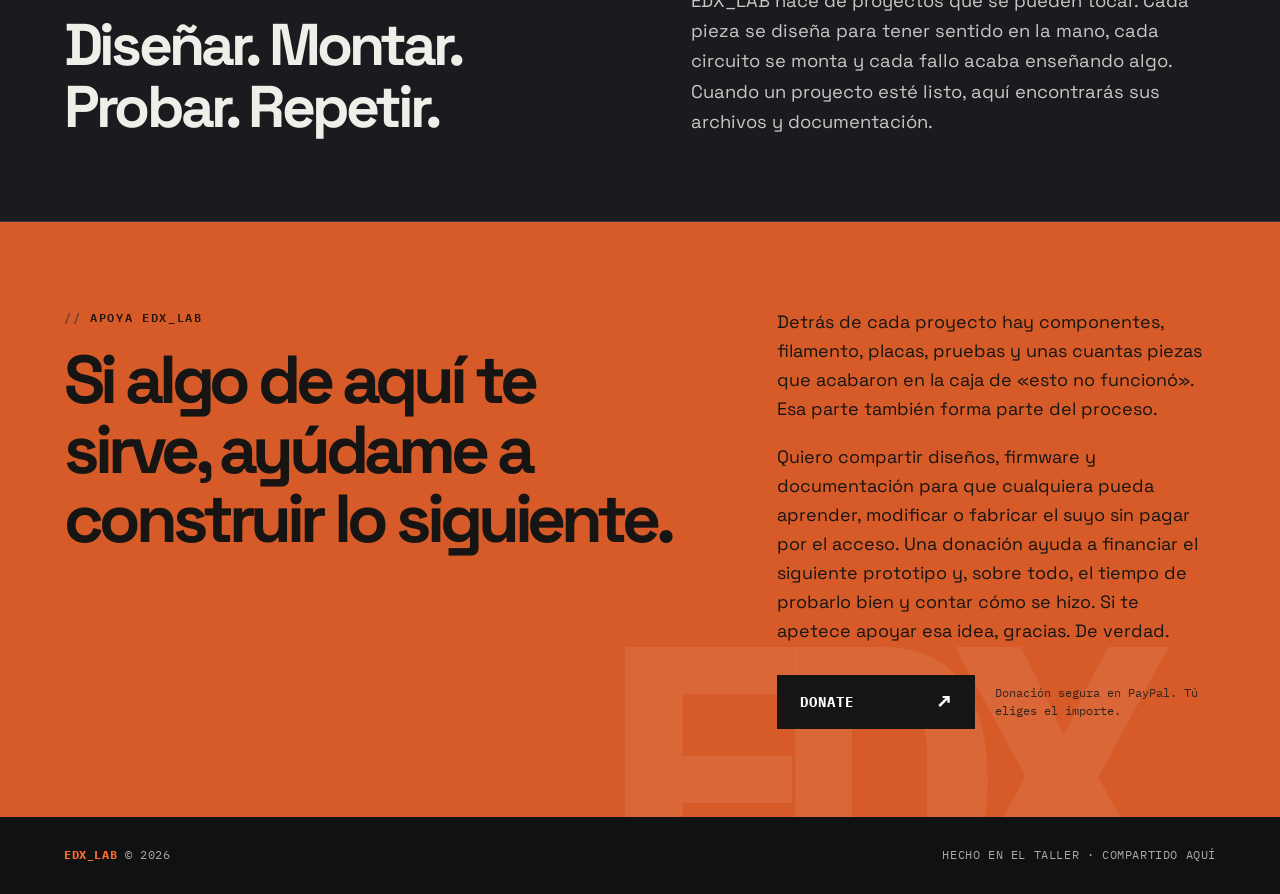
==== commit eacb51a9: "Make EDX_LAB home page brand-focused" ====
--- a/index.html
+++ b/index.html
@@ -16,8 +16,8 @@
 </style>
 </head>
 <body>
-<div class="top"><header class="header wrap"><a class="brand" href="#top" aria-label="EDX LAB">EDX<span>_</span>LAB</a><nav><a href="#projects" data-es="Proyectos" data-en="Projects">Proyectos</a><a href="#about" data-es="El laboratorio" data-en="The lab">El laboratorio</a><a class="support-nav" href="#support" data-es="DONATE ↗" data-en="DONATE ↗">DONATE ↗</a><div class="lang" aria-label="Language"><button class="active" type="button" data-lang="es" aria-pressed="true">ES</button><span>/</span><button type="button" data-lang="en" aria-pressed="false">EN</button></div></nav></header><main id="top"><section class="hero wrap"><div><div class="eyebrow" data-es="Diseño · electrónica · fabricación" data-en="Design · electronics · fabrication">Diseño · electrónica · fabricación</div><h1 data-es="Ideas que salen del <em>taller.</em>" data-en="Ideas built in the <em>workshop.</em>">Ideas que salen del <em>taller.</em></h1><p data-es="GECKO Lite W está diseñado, impreso, cableado y probado de verdad. Aquí reunimos su proceso, sus archivos y todo lo aprendido por el camino." data-en="GECKO Lite W is designed, printed, wired and tested for real. Explore its process, files and everything learned along the way.">GECKO Lite W está diseñado, impreso, cableado y probado de verdad. Aquí reunimos su proceso, sus archivos y todo lo aprendido por el camino.</p></div><div class="hero-graphic" aria-hidden="true"><img class="hero-logo" src="assets/edx-lab-logo.jpeg" alt="" width="1254" height="1254"><div class="graphic-note">EDX_LAB / WORKSHOP<br>HARDWARE + SOFTWARE<br>EST. IN THE REAL WORLD</div></div></section></div>
-<section class="section wrap" id="projects"><div class="section-title"><div><div class="eyebrow" data-es="Proyecto publicado" data-en="Published project">Proyecto publicado</div><h2>GECKO Lite W</h2></div><span class="count">01 / EDX_LAB</span></div><div class="grid"><a class="card featured-card" href="project.html?project=gecko-lite-w"><div class="card-art has-photo"><img src="assets/gecko-lite-w-cover.jpeg" alt="Portada de GECKO Lite W con el dispositivo negro y naranja" loading="lazy"><span class="art-id">02 / WIRELESS</span><span class="art-label">W/</span><span class="art-corner">ESP32-S3</span></div><div class="card-body"><div class="card-meta"><span>GECKO / 01</span><span class="status" data-es="Proyecto terminado" data-en="Completed project">Proyecto terminado</span></div><h3>GECKO Lite W</h3><p data-es="Herramienta portátil de investigación Wi-Fi y BLE. Hardware integrado en 100 × 60 mm, firmware adaptado y controles físicos." data-en="Portable Wi-Fi and BLE research tool. Integrated hardware in a 100 × 60 mm footprint, adapted firmware and physical controls.">Herramienta portátil de investigación Wi-Fi y BLE. Hardware integrado en 100 × 60 mm, firmware adaptado y controles físicos.</p><span class="card-link" data-es="Ver proyecto ↗" data-en="View project ↗">Ver proyecto ↗</span></div></a></div></section>
+<div class="top"><header class="header wrap"><a class="brand" href="#top" aria-label="EDX LAB">EDX<span>_</span>LAB</a><nav><a href="#projects" data-es="Proyectos" data-en="Projects">Proyectos</a><a href="#about" data-es="El laboratorio" data-en="The lab">El laboratorio</a><a class="support-nav" href="#support" data-es="DONATE ↗" data-en="DONATE ↗">DONATE ↗</a><div class="lang" aria-label="Language"><button class="active" type="button" data-lang="es" aria-pressed="true">ES</button><span>/</span><button type="button" data-lang="en" aria-pressed="false">EN</button></div></nav></header><main id="top"><section class="hero wrap"><div><div class="eyebrow" data-es="Diseño · electrónica · fabricación" data-en="Design · electronics · fabrication">Diseño · electrónica · fabricación</div><h1 data-es="Ideas que salen del <em>taller.</em>" data-en="Ideas built in the <em>workshop.</em>">Ideas que salen del <em>taller.</em></h1><p data-es="EDX_LAB es un laboratorio independiente de hardware. Diseñamos, imprimimos y programamos dispositivos que funcionan fuera de los renders. Documentamos el proceso y compartimos lo aprendido para que cada proyecto pueda inspirar el siguiente." data-en="EDX_LAB is an independent hardware lab. We design, print and program devices that work beyond the render. We document the process and share what we learn so each project can inspire the next.">EDX_LAB es un laboratorio independiente de hardware. Diseñamos, imprimimos y programamos dispositivos que funcionan fuera de los renders. Documentamos el proceso y compartimos lo aprendido para que cada proyecto pueda inspirar el siguiente.</p></div><div class="hero-graphic" aria-hidden="true"><img class="hero-logo" src="assets/edx-lab-logo.jpeg" alt="" width="1254" height="1254"><div class="graphic-note">EDX_LAB / WORKSHOP<br>HARDWARE + SOFTWARE<br>EST. IN THE REAL WORLD</div></div></section></div>
+<section class="section wrap" id="projects"><div class="section-title"><div><div class="eyebrow" data-es="Archivo de proyectos" data-en="Project archive">Archivo de proyectos</div><h2 data-es="Proyectos" data-en="Projects">Proyectos</h2></div><span class="count">01 / EDX_LAB</span></div><div class="grid"><a class="card featured-card" href="project.html?project=gecko-lite-w"><div class="card-art has-photo"><img src="assets/gecko-lite-w-cover.jpeg" alt="Portada de GECKO Lite W con el dispositivo negro y naranja" loading="lazy"><span class="art-id">02 / WIRELESS</span><span class="art-label">W/</span><span class="art-corner">ESP32-S3</span></div><div class="card-body"><div class="card-meta"><span>GECKO / 01</span><span class="status" data-es="Proyecto terminado" data-en="Completed project">Proyecto terminado</span></div><h3>GECKO Lite W</h3><p data-es="Herramienta portátil de investigación Wi-Fi y BLE. Hardware integrado en 100 × 60 mm, firmware adaptado y controles físicos." data-en="Portable Wi-Fi and BLE research tool. Integrated hardware in a 100 × 60 mm footprint, adapted firmware and physical controls.">Herramienta portátil de investigación Wi-Fi y BLE. Hardware integrado en 100 × 60 mm, firmware adaptado y controles físicos.</p><span class="card-link" data-es="Ver proyecto ↗" data-en="View project ↗">Ver proyecto ↗</span></div></a></div></section>
 <section class="about" id="about"><div class="about-inner wrap"><div><div class="eyebrow" data-es="El laboratorio" data-en="The lab">El laboratorio</div><h2 data-es="Diseñar. Montar. Probar. Repetir." data-en="Design. Build. Test. Repeat.">Diseñar. Montar. Probar. Repetir.</h2></div><p data-es="EDX_LAB nace de proyectos que se pueden tocar. Cada pieza se diseña para tener sentido en la mano, cada circuito se monta y cada fallo acaba enseñando algo. Cuando un proyecto esté listo, aquí encontrarás sus archivos y documentación." data-en="EDX_LAB is built around projects you can hold. Every part is designed to make sense in the hand, every circuit gets assembled and every failure teaches something. Once a project is ready, its files and documentation will live here.">EDX_LAB nace de proyectos que se pueden tocar. Cada pieza se diseña para tener sentido en la mano, cada circuito se monta y cada fallo acaba enseñando algo. Cuando un proyecto esté listo, aquí encontrarás sus archivos y documentación.</p></div></section>
 <section class="support" id="support"><div class="support-inner wrap"><div><div class="eyebrow" data-es="Apoya EDX_LAB" data-en="Support EDX_LAB">Apoya EDX_LAB</div><h2 data-es="Si algo de aquí te sirve, ayúdame a construir lo siguiente." data-en="If something here helps you, help me build what comes next.">Si algo de aquí te sirve, ayúdame a construir lo siguiente.</h2></div><div class="support-copy"><p data-es="Detrás de cada proyecto hay componentes, filamento, placas, pruebas y unas cuantas piezas que acabaron en la caja de «esto no funcionó». Esa parte también forma parte del proceso." data-en="Behind every project are components, filament, boards, tests and a few parts that ended up in the “that didn't work” box. That's part of the process too.">Detrás de cada proyecto hay componentes, filamento, placas, pruebas y unas cuantas piezas que acabaron en la caja de «esto no funcionó». Esa parte también forma parte del proceso.</p><p data-es="Quiero compartir diseños, firmware y documentación para que cualquiera pueda aprender, modificar o fabricar el suyo sin pagar por el acceso. Una donación ayuda a financiar el siguiente prototipo y, sobre todo, el tiempo de probarlo bien y contar cómo se hizo. Si te apetece apoyar esa idea, gracias. De verdad." data-en="I want to share designs, firmware and documentation so anyone can learn, modify or build their own without paying for access. A donation helps fund the next prototype and, above all, the time to test it properly and show how it was made. If you'd like to support that idea, thank you. Truly.">Quiero compartir diseños, firmware y documentación para que cualquiera pueda aprender, modificar o fabricar el suyo sin pagar por el acceso. Una donación ayuda a financiar el siguiente prototipo y, sobre todo, el tiempo de probarlo bien y contar cómo se hizo. Si te apetece apoyar esa idea, gracias. De verdad.</p><div class="support-action"><a class="donate-button" href="https://www.paypal.com/donate/?hosted_button_id=SE6689BNU22NG" target="_blank" rel="noopener noreferrer" aria-describedby="support-note">DONATE <span aria-hidden="true">↗</span></a><span class="support-note" id="support-note" data-es="Donación segura en PayPal. Tú eliges el importe." data-en="Secure donation on PayPal. You choose the amount.">Donación segura en PayPal. Tú eliges el importe.</span></div></div></div></section>
 <footer class="footer wrap"><span><strong>EDX_LAB</strong> © 2026</span><span data-es="Hecho en el taller · Compartido aquí" data-en="Built in the workshop · Shared here">Hecho en el taller · Compartido aquí</span></footer>
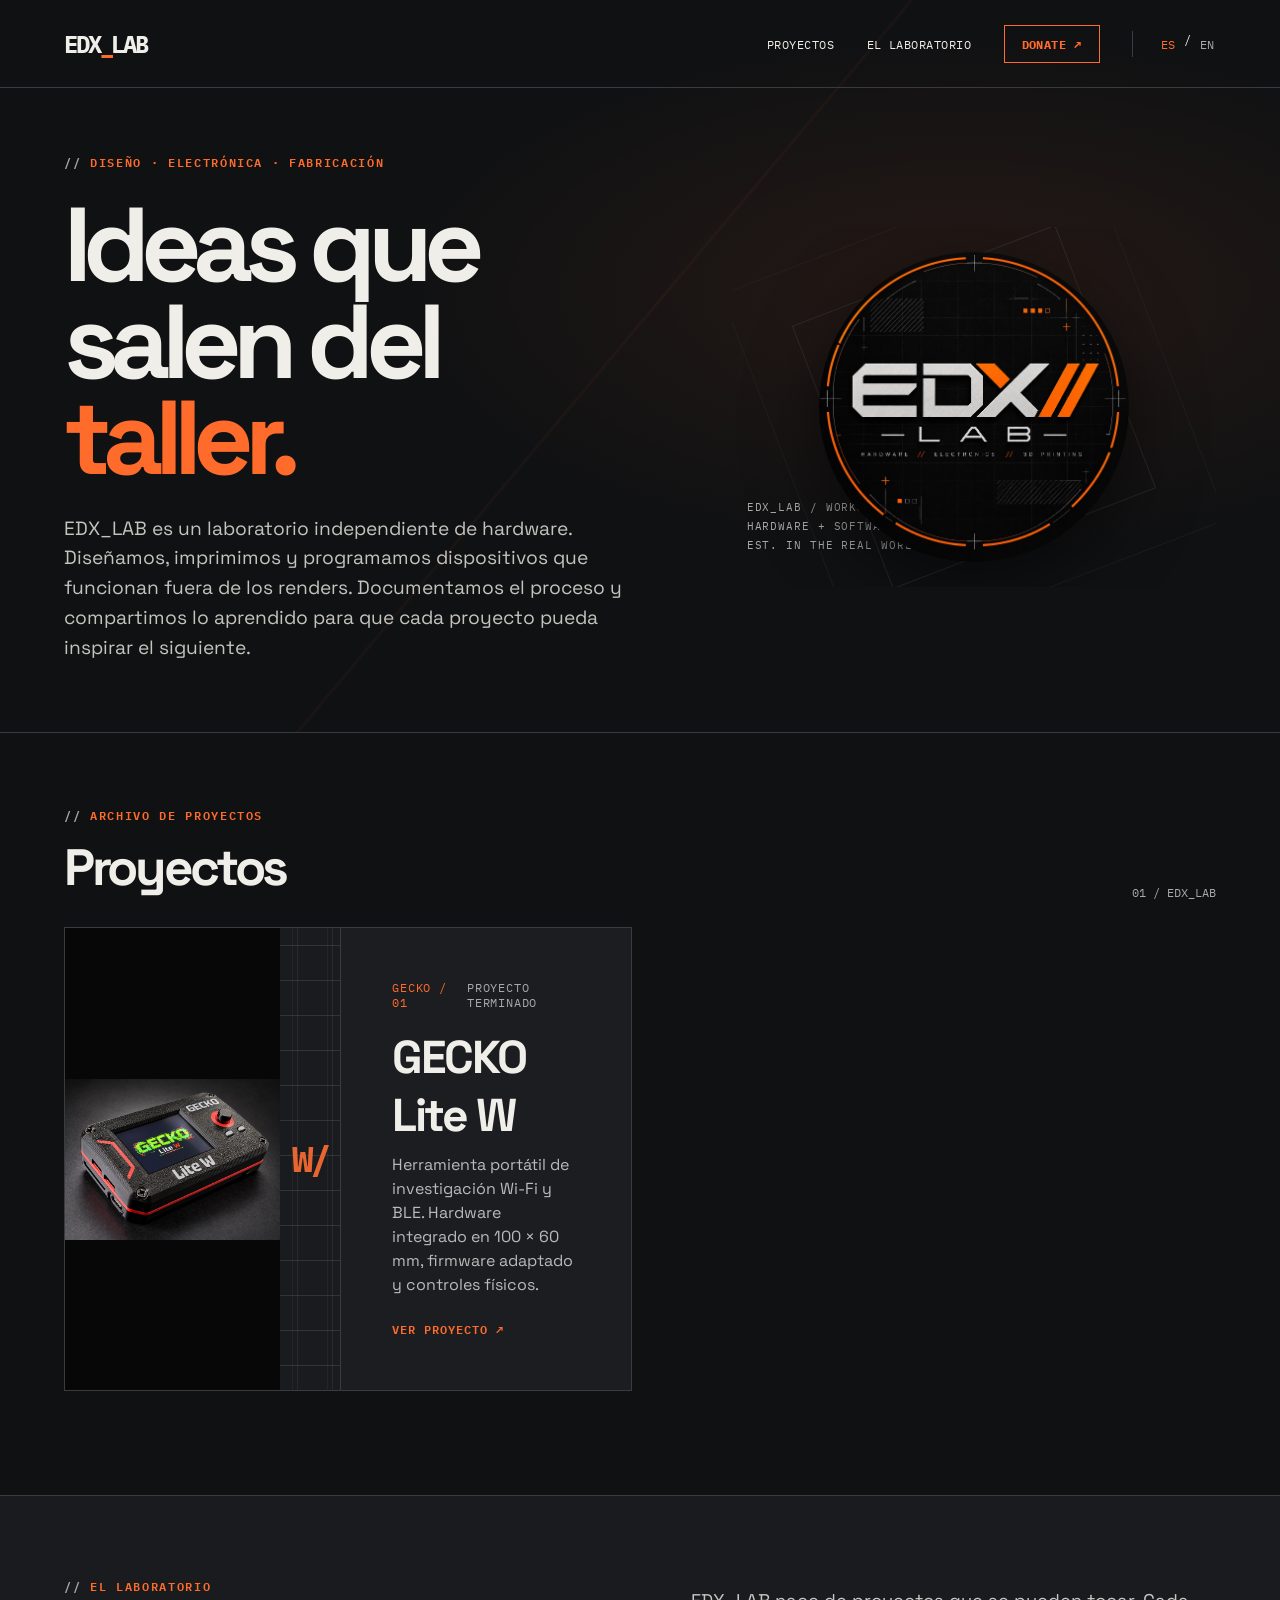
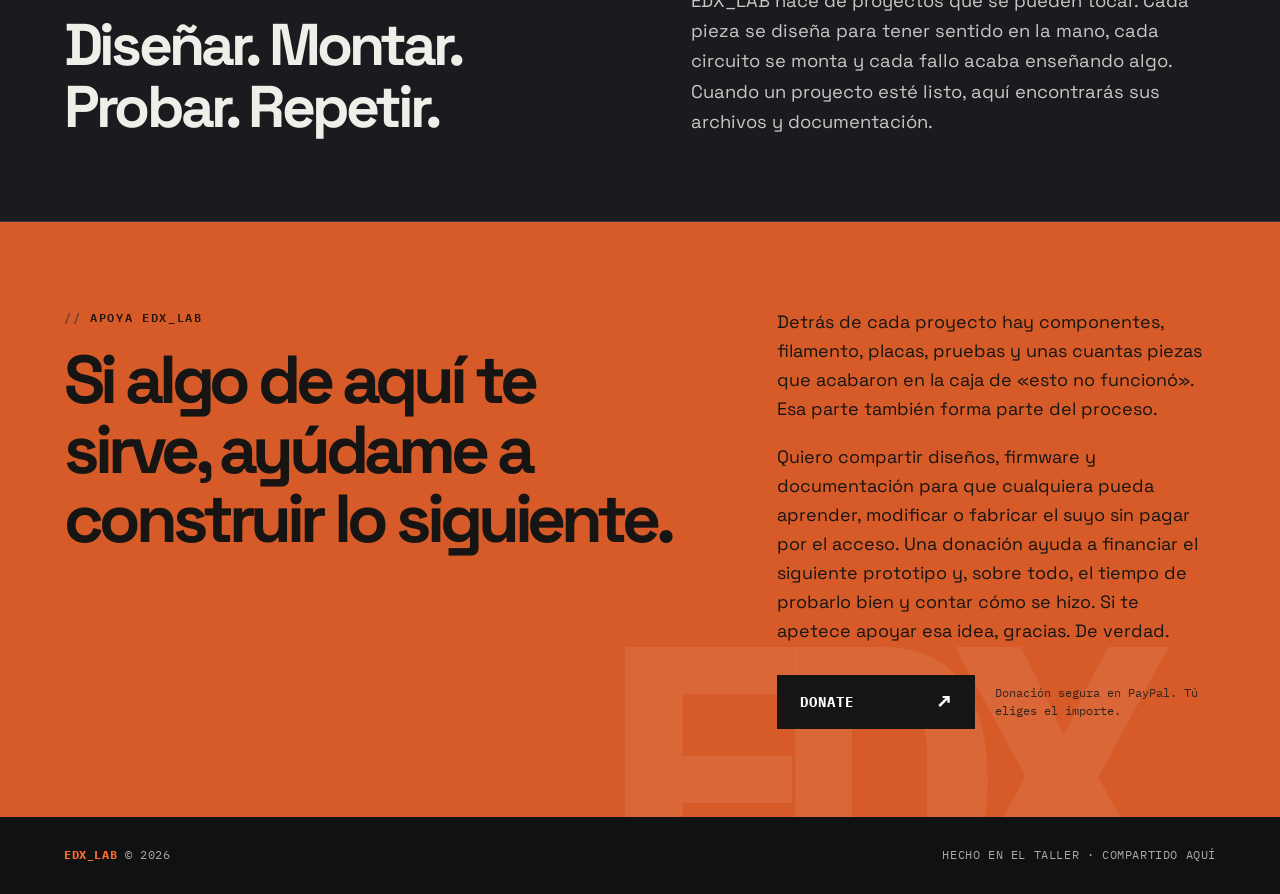
==== commit 6a20af6a: "Align EDX_LAB project index with page grid" ====
--- a/index.html
+++ b/index.html
@@ -7,7 +7,7 @@
 <link rel="icon" type="image/svg+xml" href="data:image/svg+xml,%3Csvg xmlns='http://www.w3.org/2000/svg' viewBox='0 0 64 64'%3E%3Crect width='64' height='64' rx='12' fill='%23101113'/%3E%3Cpath d='M13 17h38v8H22v7h24v7H22v1h29v8H13z' fill='%23ff6b2b'/%3E%3C/svg%3E">
 <style>
 @import url('https://fonts.googleapis.com/css2?family=IBM+Plex+Mono:wght@400;500;600;700&family=Space+Grotesk:wght@400;500;600;700&display=swap');
-:root{color-scheme:dark;--bg:#101113;--panel:#1b1d20;--panel2:#24272b;--line:#383b40;--ink:#f0eee9;--muted:#a8a9a8;--orange:#ff6b2b}*{box-sizing:border-box}html{scroll-behavior:smooth}body{margin:0;background:var(--bg);color:var(--ink);font-family:'Space Grotesk',Arial,sans-serif}a{color:inherit;text-decoration:none}button{font:inherit}.wrap{max-width:1440px;margin:auto;padding:0 clamp(20px,5vw,80px)}.mono,nav,.eyebrow,.tag,.card-meta,.footer{font-family:'IBM Plex Mono',monospace}.top{position:relative;border-bottom:1px solid var(--line)}.top:before{content:'';position:absolute;inset:0;background:linear-gradient(130deg,transparent 48%,rgba(255,107,43,.055) 48.1%,transparent 48.3%),radial-gradient(ellipse at 75% 40%,rgba(255,107,43,.09),transparent 42%);pointer-events:none}.header{height:88px;display:flex;align-items:center;justify-content:space-between;border-bottom:1px solid var(--line);position:relative}.brand{font-family:'IBM Plex Mono',monospace;font-size:1.5rem;font-weight:700;letter-spacing:-.09em}.brand span{color:var(--orange)}nav{display:flex;align-items:center;gap:32px;font-size:.78rem;letter-spacing:.04em;text-transform:uppercase}nav a:hover,.lang button:hover{color:var(--orange)}.lang{display:flex;gap:7px;border-left:1px solid var(--line);padding-left:26px}.lang button{padding:5px 2px;border:0;background:none;color:var(--muted);cursor:pointer}.lang button.active{color:var(--orange)}.hero{min-height:530px;display:grid;grid-template-columns:minmax(0,1.1fr) minmax(300px,.9fr);align-items:center;gap:6vw;padding-top:64px;padding-bottom:70px;position:relative}.eyebrow{font-size:.74rem;color:var(--orange);text-transform:uppercase;letter-spacing:.14em;font-weight:600}.eyebrow:before{content:'// ';color:var(--muted)}h1{font-size:clamp(3.5rem,8.2vw,8.8rem);line-height:.92;letter-spacing:-.085em;margin:25px 0 27px;max-width:820px}h1 em{font-style:normal;color:var(--orange)}.hero p{font-size:clamp(1.05rem,1.5vw,1.28rem);line-height:1.55;color:#c4c3be;max-width:610px;margin:0}.hero-graphic{height:360px;display:flex;align-items:center;justify-content:center;position:relative;overflow:hidden}.hero-graphic:before,.hero-graphic:after{content:'';position:absolute;border:1px solid #414044;transform:rotate(-21deg)}.hero-graphic:before{width:280px;height:280px}.hero-graphic:after{width:390px;height:390px;border-color:#282a2d}.glyph{font-family:'IBM Plex Mono',monospace;font-weight:700;font-size:clamp(7rem,16vw,15rem);letter-spacing:-.16em;color:var(--orange);transform:translateX(-.08em);text-shadow:22px 22px 0 #2e2522;z-index:1}.graphic-note{position:absolute;left:3%;bottom:9%;font: .7rem 'IBM Plex Mono',monospace;line-height:1.7;color:var(--muted);letter-spacing:.08em}.section{padding:72px 0 104px}.section-title{display:flex;justify-content:space-between;align-items:end;margin-bottom:27px;gap:20px}.section-title h2{font-size:clamp(2rem,4vw,4rem);letter-spacing:-.065em;margin:10px 0 0}.section-title .count{font: .75rem 'IBM Plex Mono',monospace;color:var(--muted)}.grid{display:grid;grid-template-columns:repeat(2,minmax(0,1fr));gap:16px}.card{background:var(--panel);border:1px solid var(--line);min-height:385px;display:flex;flex-direction:column;transition:border-color .2s,transform .2s}.card:hover{border-color:#a55030;transform:translateY(-3px)}.card-art{height:200px;position:relative;overflow:hidden;background:radial-gradient(circle at 70% 50%,#34302d,#1a1b1e 62%);border-bottom:1px solid var(--line);display:flex;align-items:center;justify-content:center}.card-art:before{content:'';position:absolute;inset:0;background:linear-gradient(90deg,transparent 49.8%,#ffffff0b 50%,transparent 50.2%),linear-gradient(transparent 49.8%,#ffffff0b 50%,transparent 50.2%);background-size:35px 35px}.art-label{position:relative;color:#e66530;font:bold clamp(3.2rem,7vw,7rem)/1 'IBM Plex Mono',monospace;letter-spacing:-.1em;text-shadow:9px 9px 0 #2f2927}.card:nth-child(2) .card-art{background:radial-gradient(circle at 40% 60%,#303538,#191b1e 68%)}.card:nth-child(2) .art-label{color:#b7c4ca}.card:nth-child(3) .card-art{background:radial-gradient(circle at 65% 40%,#473023,#1a1b1e 67%)}.card:nth-child(4) .card-art{background:radial-gradient(circle at 65% 40%,#303536,#1a1b1e 67%)}.card:nth-child(4) .art-label{color:#c7c9bf}.art-id{position:absolute;left:22px;top:18px;font:.7rem 'IBM Plex Mono',monospace;color:#aaa;letter-spacing:.1em}.art-corner{position:absolute;right:22px;bottom:18px;font:.7rem 'IBM Plex Mono',monospace;color:#aaa}.card-body{padding:25px 27px 28px;display:flex;flex-direction:column;flex:1}.card-meta{display:flex;justify-content:space-between;gap:12px;color:var(--orange);font-size:.72rem;letter-spacing:.07em;text-transform:uppercase}.card-meta .status{color:var(--muted)}h3{font-size:clamp(1.45rem,2.3vw,2.1rem);letter-spacing:-.055em;margin:18px 0 9px}.card p{font-size:1rem;line-height:1.5;color:#b9bab9;margin:0}.about{background:#191b1e;border-top:1px solid var(--line);border-bottom:1px solid var(--line)}.about-inner{display:grid;grid-template-columns:1fr 1fr;gap:8vw;padding-top:80px;padding-bottom:84px}.about h2{font-size:clamp(2.3rem,4.6vw,4.6rem);line-height:1.05;letter-spacing:-.065em;margin:18px 0 0}.about p{font-size:1.15rem;line-height:1.65;color:#c7c7c4;margin:0;align-self:end}.footer{display:flex;justify-content:space-between;gap:20px;padding-top:30px;padding-bottom:32px;color:var(--muted);font-size:.75rem;text-transform:uppercase;letter-spacing:.05em}.footer strong{color:var(--orange)}@media(max-width:800px){.header{height:72px}nav{gap:16px}nav a{display:none}.lang{border-left:0;padding:0}.hero{grid-template-columns:1fr;gap:0;min-height:0;padding-top:74px;padding-bottom:40px}.hero-graphic{height:200px}.glyph{font-size:10rem}.graphic-note{left:0;bottom:3%}.grid{grid-template-columns:1fr}.card{min-height:0}.about-inner{grid-template-columns:1fr;gap:28px}.section{padding:65px 0 80px}}@media(max-width:420px){h1{font-size:3.5rem}.hero-graphic{height:170px}.glyph{font-size:8rem}.card-art{height:165px}.section-title .count{display:none}.footer{flex-direction:column}}
+:root{color-scheme:dark;--bg:#101113;--panel:#1b1d20;--panel2:#24272b;--line:#383b40;--ink:#f0eee9;--muted:#a8a9a8;--orange:#ff6b2b}*{box-sizing:border-box}html{scroll-behavior:smooth}body{margin:0;background:var(--bg);color:var(--ink);font-family:'Space Grotesk',Arial,sans-serif}a{color:inherit;text-decoration:none}button{font:inherit}.wrap{max-width:1440px;margin:auto;padding:0 clamp(20px,5vw,80px)}.mono,nav,.eyebrow,.tag,.card-meta,.footer{font-family:'IBM Plex Mono',monospace}.top{position:relative;border-bottom:1px solid var(--line)}.top:before{content:'';position:absolute;inset:0;background:linear-gradient(130deg,transparent 48%,rgba(255,107,43,.055) 48.1%,transparent 48.3%),radial-gradient(ellipse at 75% 40%,rgba(255,107,43,.09),transparent 42%);pointer-events:none}.header{height:88px;display:flex;align-items:center;justify-content:space-between;border-bottom:1px solid var(--line);position:relative}.brand{font-family:'IBM Plex Mono',monospace;font-size:1.5rem;font-weight:700;letter-spacing:-.09em}.brand span{color:var(--orange)}nav{display:flex;align-items:center;gap:32px;font-size:.78rem;letter-spacing:.04em;text-transform:uppercase}nav a:hover,.lang button:hover{color:var(--orange)}.lang{display:flex;gap:7px;border-left:1px solid var(--line);padding-left:26px}.lang button{padding:5px 2px;border:0;background:none;color:var(--muted);cursor:pointer}.lang button.active{color:var(--orange)}.hero{min-height:530px;display:grid;grid-template-columns:minmax(0,1.1fr) minmax(300px,.9fr);align-items:center;gap:6vw;padding-top:64px;padding-bottom:70px;position:relative}.eyebrow{font-size:.74rem;color:var(--orange);text-transform:uppercase;letter-spacing:.14em;font-weight:600}.eyebrow:before{content:'// ';color:var(--muted)}h1{font-size:clamp(3.5rem,8.2vw,8.8rem);line-height:.92;letter-spacing:-.085em;margin:25px 0 27px;max-width:820px}h1 em{font-style:normal;color:var(--orange)}.hero p{font-size:clamp(1.05rem,1.5vw,1.28rem);line-height:1.55;color:#c4c3be;max-width:610px;margin:0}.hero-graphic{height:360px;display:flex;align-items:center;justify-content:center;position:relative;overflow:hidden}.hero-graphic:before,.hero-graphic:after{content:'';position:absolute;border:1px solid #414044;transform:rotate(-21deg)}.hero-graphic:before{width:280px;height:280px}.hero-graphic:after{width:390px;height:390px;border-color:#282a2d}.glyph{font-family:'IBM Plex Mono',monospace;font-weight:700;font-size:clamp(7rem,16vw,15rem);letter-spacing:-.16em;color:var(--orange);transform:translateX(-.08em);text-shadow:22px 22px 0 #2e2522;z-index:1}.graphic-note{position:absolute;left:3%;bottom:9%;font: .7rem 'IBM Plex Mono',monospace;line-height:1.7;color:var(--muted);letter-spacing:.08em}.section{padding:72px clamp(20px,5vw,80px) 104px}.section-title{display:flex;justify-content:space-between;align-items:end;margin-bottom:27px;gap:20px}.section-title h2{font-size:clamp(2rem,4vw,4rem);letter-spacing:-.065em;margin:10px 0 0}.section-title .count{font: .75rem 'IBM Plex Mono',monospace;color:var(--muted)}.grid{display:grid;grid-template-columns:repeat(2,minmax(0,1fr));gap:16px}.card{background:var(--panel);border:1px solid var(--line);min-height:385px;display:flex;flex-direction:column;transition:border-color .2s,transform .2s}.card:hover{border-color:#a55030;transform:translateY(-3px)}.card-art{height:200px;position:relative;overflow:hidden;background:radial-gradient(circle at 70% 50%,#34302d,#1a1b1e 62%);border-bottom:1px solid var(--line);display:flex;align-items:center;justify-content:center}.card-art:before{content:'';position:absolute;inset:0;background:linear-gradient(90deg,transparent 49.8%,#ffffff0b 50%,transparent 50.2%),linear-gradient(transparent 49.8%,#ffffff0b 50%,transparent 50.2%);background-size:35px 35px}.art-label{position:relative;color:#e66530;font:bold clamp(3.2rem,7vw,7rem)/1 'IBM Plex Mono',monospace;letter-spacing:-.1em;text-shadow:9px 9px 0 #2f2927}.card:nth-child(2) .card-art{background:radial-gradient(circle at 40% 60%,#303538,#191b1e 68%)}.card:nth-child(2) .art-label{color:#b7c4ca}.card:nth-child(3) .card-art{background:radial-gradient(circle at 65% 40%,#473023,#1a1b1e 67%)}.card:nth-child(4) .card-art{background:radial-gradient(circle at 65% 40%,#303536,#1a1b1e 67%)}.card:nth-child(4) .art-label{color:#c7c9bf}.art-id{position:absolute;left:22px;top:18px;font:.7rem 'IBM Plex Mono',monospace;color:#aaa;letter-spacing:.1em}.art-corner{position:absolute;right:22px;bottom:18px;font:.7rem 'IBM Plex Mono',monospace;color:#aaa}.card-body{padding:25px 27px 28px;display:flex;flex-direction:column;flex:1}.card-meta{display:flex;justify-content:space-between;gap:12px;color:var(--orange);font-size:.72rem;letter-spacing:.07em;text-transform:uppercase}.card-meta .status{color:var(--muted)}h3{font-size:clamp(1.45rem,2.3vw,2.1rem);letter-spacing:-.055em;margin:18px 0 9px}.card p{font-size:1rem;line-height:1.5;color:#b9bab9;margin:0}.about{background:#191b1e;border-top:1px solid var(--line);border-bottom:1px solid var(--line)}.about-inner{display:grid;grid-template-columns:1fr 1fr;gap:8vw;padding-top:80px;padding-bottom:84px}.about h2{font-size:clamp(2.3rem,4.6vw,4.6rem);line-height:1.05;letter-spacing:-.065em;margin:18px 0 0}.about p{font-size:1.15rem;line-height:1.65;color:#c7c7c4;margin:0;align-self:end}.footer{display:flex;justify-content:space-between;gap:20px;padding-top:30px;padding-bottom:32px;color:var(--muted);font-size:.75rem;text-transform:uppercase;letter-spacing:.05em}.footer strong{color:var(--orange)}@media(max-width:800px){.header{height:72px}nav{gap:16px}nav a{display:none}.lang{border-left:0;padding:0}.hero{grid-template-columns:1fr;gap:0;min-height:0;padding-top:74px;padding-bottom:40px}.hero-graphic{height:200px}.glyph{font-size:10rem}.graphic-note{left:0;bottom:3%}.grid{grid-template-columns:1fr}.card{min-height:0}.about-inner{grid-template-columns:1fr;gap:28px}.section{padding:65px 0 80px}}@media(max-width:420px){h1{font-size:3.5rem}.hero-graphic{height:170px}.glyph{font-size:8rem}.card-art{height:165px}.section-title .count{display:none}.footer{flex-direction:column}}
 .support-nav{display:inline-flex;align-items:center;justify-content:center;border:1px solid var(--orange);color:var(--orange);padding:10px 17px;font-weight:700;transition:background .2s,color .2s}.support-nav:hover{background:var(--orange);color:#101113}.support{position:relative;overflow:hidden;background:#d65b29;color:#171513}.support:before{content:'EDX_';position:absolute;right:-.05em;bottom:-.38em;font:700 clamp(10rem,30vw,32rem)/1 'IBM Plex Mono',monospace;letter-spacing:-.14em;color:#ffffff12;pointer-events:none}.support-inner{position:relative;display:grid;grid-template-columns:minmax(0,1fr) minmax(260px,.72fr);gap:8vw;padding-top:85px;padding-bottom:88px}.support .eyebrow{color:#25170f}.support .eyebrow:before{color:#65402e}.support h2{max-width:700px;font-size:clamp(2.8rem,5.3vw,5.8rem);line-height:1.02;letter-spacing:-.075em;margin:18px 0 0}.support-copy{align-self:end}.support-copy p{font-size:1.12rem;line-height:1.62;margin:0 0 18px;max-width:520px}.support-action{margin-top:30px;display:flex;align-items:center;gap:20px;flex-wrap:wrap}.donate-button{display:inline-flex;justify-content:space-between;align-items:center;gap:34px;min-width:198px;padding:17px 22px;background:#171513;color:#fff;border:1px solid #171513;font:700 .88rem 'IBM Plex Mono',monospace;letter-spacing:.07em;cursor:pointer;transition:background .2s ease,transform .2s ease}.donate-button span{font-size:1.3rem;line-height:0}.donate-button:hover{background:#30251f;transform:translateY(-2px)}.donate-button:focus-visible{outline-color:#171513}.support-note{font:.78rem/1.4 'IBM Plex Mono',monospace;color:#35231c;max-width:220px}@media(max-width:800px){nav .support-nav{display:inline-flex}.support-inner{grid-template-columns:1fr;gap:33px;padding-top:68px;padding-bottom:75px}}@media(max-width:420px){.support-nav{padding:9px 11px;font-size:.7rem}.support h2{font-size:2.7rem}}
 .card-link{display:block;margin-top:auto;padding-top:22px;color:var(--orange);font:600 .75rem "IBM Plex Mono",monospace;text-transform:uppercase;letter-spacing:.08em}.card:focus-visible,.support-nav:focus-visible{outline:2px solid var(--orange);outline-offset:4px}.card-art.has-photo{display:grid;grid-template-columns:minmax(0,1fr) 22%;background:#191b1e}.card-art.has-photo img{position:relative;width:100%;height:100%;object-fit:contain;background:#070707;z-index:1}.card-art.has-photo .art-label{font-size:clamp(1.3rem,2.8vw,2.7rem);letter-spacing:-.11em;text-shadow:none;justify-self:center;z-index:1}.card-art.has-photo .art-id,.card-art.has-photo .art-corner{display:none}.card-art.has-photo{height:250px}.card-art.has-photo:after{content:"";position:absolute;inset:0 0 0 78%;background:linear-gradient(90deg,transparent 49.7%,#ffffff10 50%,transparent 50.3%),linear-gradient(transparent 49.7%,#ffffff10 50%,transparent 50.3%);background-size:35px 35px;pointer-events:none}
 .group-title{border-top:1px solid var(--line);margin:42px 0 17px;padding-top:17px;font:600 .8rem "IBM Plex Mono",monospace;text-transform:uppercase;letter-spacing:.12em;color:var(--orange)}.section-title+.group-title{margin-top:0}
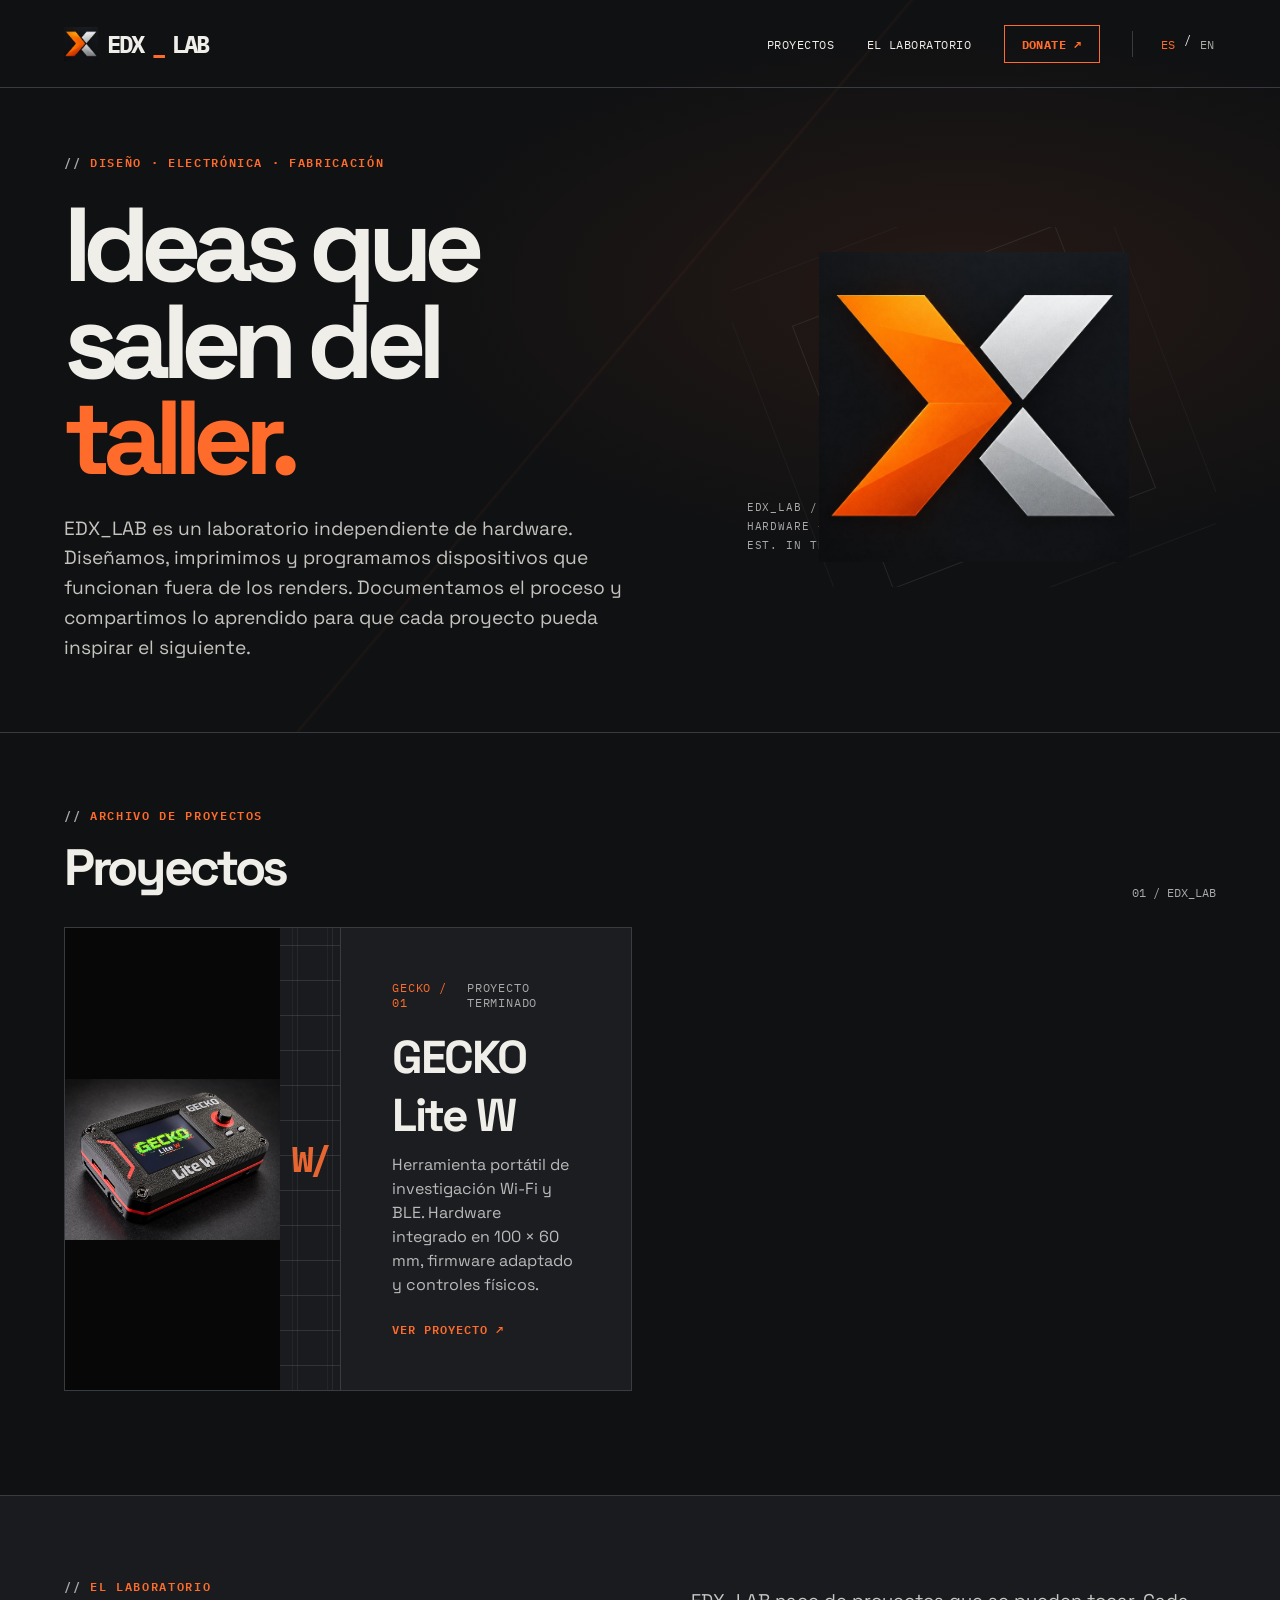
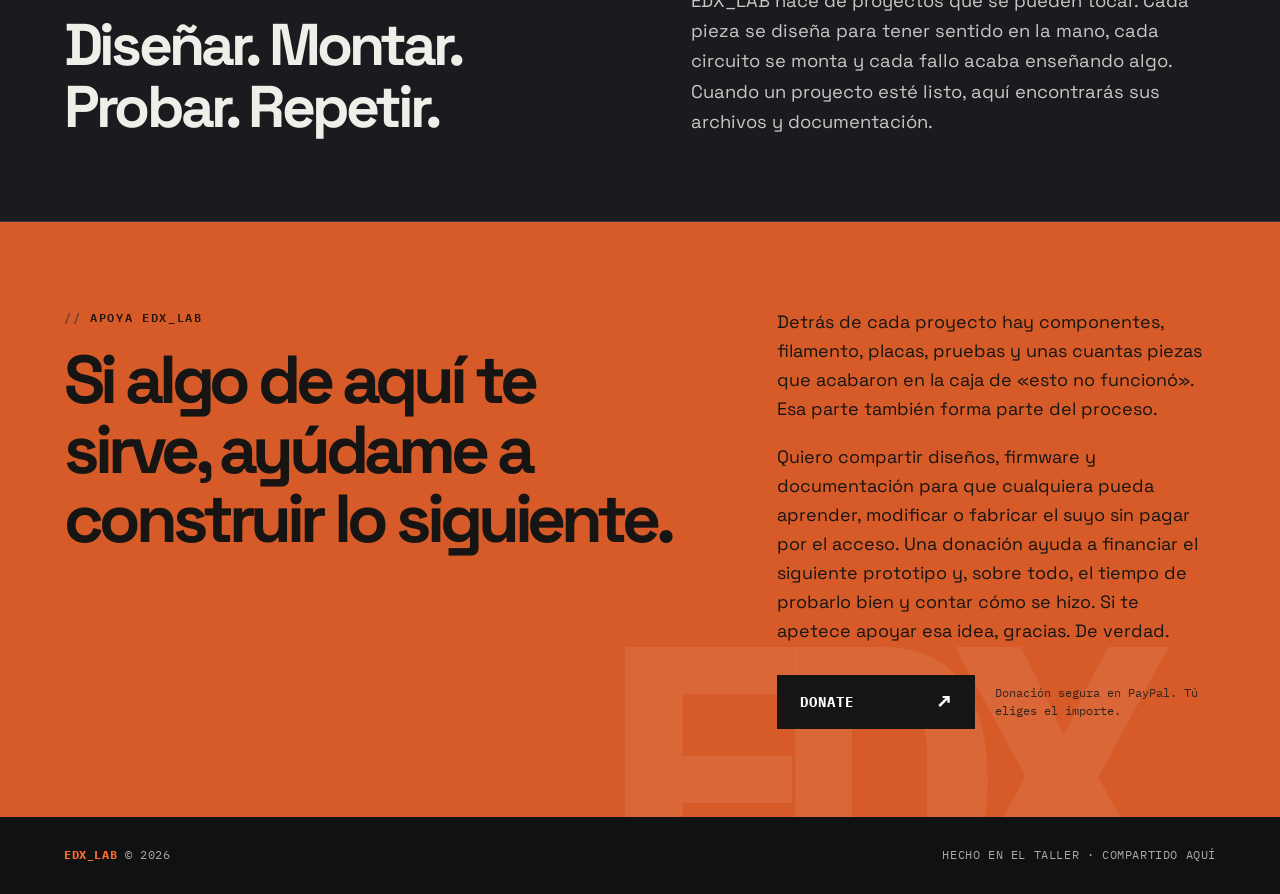
==== commit 306f0554: "Use new EDX_LAB X logo on home page" ====
--- a/index.html
+++ b/index.html
@@ -4,7 +4,7 @@
 <meta charset="utf-8"><meta name="viewport" content="width=device-width, initial-scale=1">
 <title>EDX_LAB — Hardware hecho para funcionar</title>
 <meta name="description" content="Proyectos de electrónica, robótica e impresión 3D: diseño, pruebas y archivos de EDX_LAB.">
-<link rel="icon" type="image/svg+xml" href="data:image/svg+xml,%3Csvg xmlns='http://www.w3.org/2000/svg' viewBox='0 0 64 64'%3E%3Crect width='64' height='64' rx='12' fill='%23101113'/%3E%3Cpath d='M13 17h38v8H22v7h24v7H22v1h29v8H13z' fill='%23ff6b2b'/%3E%3C/svg%3E">
+<link rel="icon" type="image/svg+xml" href="data:image/svg+xml,%3Csvg%20xmlns%3D%27http%3A%2F%2Fwww.w3.org%2F2000%2Fsvg%27%20viewBox%3D%270%200%2064%2064%27%3E%3Crect%20width%3D%2764%27%20height%3D%2764%27%20rx%3D%2712%27%20fill%3D%27%23101113%27%2F%3E%3Cpath%20d%3D%27M7%2012h15l19%2020-19%2020H7l18-20z%27%20fill%3D%27%23ff7900%27%2F%3E%3Cpath%20d%3D%27M57%2012H42L29%2027l10%2010zM57%2052H42L29%2037l10-10z%27%20fill%3D%27%23e4e5e5%27%2F%3E%3C%2Fsvg%3E">
 <style>
 @import url('https://fonts.googleapis.com/css2?family=IBM+Plex+Mono:wght@400;500;600;700&family=Space+Grotesk:wght@400;500;600;700&display=swap');
 :root{color-scheme:dark;--bg:#101113;--panel:#1b1d20;--panel2:#24272b;--line:#383b40;--ink:#f0eee9;--muted:#a8a9a8;--orange:#ff6b2b}*{box-sizing:border-box}html{scroll-behavior:smooth}body{margin:0;background:var(--bg);color:var(--ink);font-family:'Space Grotesk',Arial,sans-serif}a{color:inherit;text-decoration:none}button{font:inherit}.wrap{max-width:1440px;margin:auto;padding:0 clamp(20px,5vw,80px)}.mono,nav,.eyebrow,.tag,.card-meta,.footer{font-family:'IBM Plex Mono',monospace}.top{position:relative;border-bottom:1px solid var(--line)}.top:before{content:'';position:absolute;inset:0;background:linear-gradient(130deg,transparent 48%,rgba(255,107,43,.055) 48.1%,transparent 48.3%),radial-gradient(ellipse at 75% 40%,rgba(255,107,43,.09),transparent 42%);pointer-events:none}.header{height:88px;display:flex;align-items:center;justify-content:space-between;border-bottom:1px solid var(--line);position:relative}.brand{font-family:'IBM Plex Mono',monospace;font-size:1.5rem;font-weight:700;letter-spacing:-.09em}.brand span{color:var(--orange)}nav{display:flex;align-items:center;gap:32px;font-size:.78rem;letter-spacing:.04em;text-transform:uppercase}nav a:hover,.lang button:hover{color:var(--orange)}.lang{display:flex;gap:7px;border-left:1px solid var(--line);padding-left:26px}.lang button{padding:5px 2px;border:0;background:none;color:var(--muted);cursor:pointer}.lang button.active{color:var(--orange)}.hero{min-height:530px;display:grid;grid-template-columns:minmax(0,1.1fr) minmax(300px,.9fr);align-items:center;gap:6vw;padding-top:64px;padding-bottom:70px;position:relative}.eyebrow{font-size:.74rem;color:var(--orange);text-transform:uppercase;letter-spacing:.14em;font-weight:600}.eyebrow:before{content:'// ';color:var(--muted)}h1{font-size:clamp(3.5rem,8.2vw,8.8rem);line-height:.92;letter-spacing:-.085em;margin:25px 0 27px;max-width:820px}h1 em{font-style:normal;color:var(--orange)}.hero p{font-size:clamp(1.05rem,1.5vw,1.28rem);line-height:1.55;color:#c4c3be;max-width:610px;margin:0}.hero-graphic{height:360px;display:flex;align-items:center;justify-content:center;position:relative;overflow:hidden}.hero-graphic:before,.hero-graphic:after{content:'';position:absolute;border:1px solid #414044;transform:rotate(-21deg)}.hero-graphic:before{width:280px;height:280px}.hero-graphic:after{width:390px;height:390px;border-color:#282a2d}.glyph{font-family:'IBM Plex Mono',monospace;font-weight:700;font-size:clamp(7rem,16vw,15rem);letter-spacing:-.16em;color:var(--orange);transform:translateX(-.08em);text-shadow:22px 22px 0 #2e2522;z-index:1}.graphic-note{position:absolute;left:3%;bottom:9%;font: .7rem 'IBM Plex Mono',monospace;line-height:1.7;color:var(--muted);letter-spacing:.08em}.section{padding:72px clamp(20px,5vw,80px) 104px}.section-title{display:flex;justify-content:space-between;align-items:end;margin-bottom:27px;gap:20px}.section-title h2{font-size:clamp(2rem,4vw,4rem);letter-spacing:-.065em;margin:10px 0 0}.section-title .count{font: .75rem 'IBM Plex Mono',monospace;color:var(--muted)}.grid{display:grid;grid-template-columns:repeat(2,minmax(0,1fr));gap:16px}.card{background:var(--panel);border:1px solid var(--line);min-height:385px;display:flex;flex-direction:column;transition:border-color .2s,transform .2s}.card:hover{border-color:#a55030;transform:translateY(-3px)}.card-art{height:200px;position:relative;overflow:hidden;background:radial-gradient(circle at 70% 50%,#34302d,#1a1b1e 62%);border-bottom:1px solid var(--line);display:flex;align-items:center;justify-content:center}.card-art:before{content:'';position:absolute;inset:0;background:linear-gradient(90deg,transparent 49.8%,#ffffff0b 50%,transparent 50.2%),linear-gradient(transparent 49.8%,#ffffff0b 50%,transparent 50.2%);background-size:35px 35px}.art-label{position:relative;color:#e66530;font:bold clamp(3.2rem,7vw,7rem)/1 'IBM Plex Mono',monospace;letter-spacing:-.1em;text-shadow:9px 9px 0 #2f2927}.card:nth-child(2) .card-art{background:radial-gradient(circle at 40% 60%,#303538,#191b1e 68%)}.card:nth-child(2) .art-label{color:#b7c4ca}.card:nth-child(3) .card-art{background:radial-gradient(circle at 65% 40%,#473023,#1a1b1e 67%)}.card:nth-child(4) .card-art{background:radial-gradient(circle at 65% 40%,#303536,#1a1b1e 67%)}.card:nth-child(4) .art-label{color:#c7c9bf}.art-id{position:absolute;left:22px;top:18px;font:.7rem 'IBM Plex Mono',monospace;color:#aaa;letter-spacing:.1em}.art-corner{position:absolute;right:22px;bottom:18px;font:.7rem 'IBM Plex Mono',monospace;color:#aaa}.card-body{padding:25px 27px 28px;display:flex;flex-direction:column;flex:1}.card-meta{display:flex;justify-content:space-between;gap:12px;color:var(--orange);font-size:.72rem;letter-spacing:.07em;text-transform:uppercase}.card-meta .status{color:var(--muted)}h3{font-size:clamp(1.45rem,2.3vw,2.1rem);letter-spacing:-.055em;margin:18px 0 9px}.card p{font-size:1rem;line-height:1.5;color:#b9bab9;margin:0}.about{background:#191b1e;border-top:1px solid var(--line);border-bottom:1px solid var(--line)}.about-inner{display:grid;grid-template-columns:1fr 1fr;gap:8vw;padding-top:80px;padding-bottom:84px}.about h2{font-size:clamp(2.3rem,4.6vw,4.6rem);line-height:1.05;letter-spacing:-.065em;margin:18px 0 0}.about p{font-size:1.15rem;line-height:1.65;color:#c7c7c4;margin:0;align-self:end}.footer{display:flex;justify-content:space-between;gap:20px;padding-top:30px;padding-bottom:32px;color:var(--muted);font-size:.75rem;text-transform:uppercase;letter-spacing:.05em}.footer strong{color:var(--orange)}@media(max-width:800px){.header{height:72px}nav{gap:16px}nav a{display:none}.lang{border-left:0;padding:0}.hero{grid-template-columns:1fr;gap:0;min-height:0;padding-top:74px;padding-bottom:40px}.hero-graphic{height:200px}.glyph{font-size:10rem}.graphic-note{left:0;bottom:3%}.grid{grid-template-columns:1fr}.card{min-height:0}.about-inner{grid-template-columns:1fr;gap:28px}.section{padding:65px 0 80px}}@media(max-width:420px){h1{font-size:3.5rem}.hero-graphic{height:170px}.glyph{font-size:8rem}.card-art{height:165px}.section-title .count{display:none}.footer{flex-direction:column}}
@@ -14,9 +14,10 @@
 .featured-card{display:grid;grid-template-columns:minmax(0,1.2fr) minmax(290px,.8fr);min-height:390px}.featured-card .card-art.has-photo{height:100%;min-height:390px;border-bottom:0;border-right:1px solid var(--line)}.featured-card .card-body{justify-content:center;padding:clamp(28px,4vw,60px)}.featured-card h3{font-size:clamp(2.1rem,3.6vw,4rem)}@media(max-width:800px){.featured-card{display:flex}.featured-card .card-art.has-photo{height:250px;min-height:0;border-right:0;border-bottom:1px solid var(--line)}}
 .hero-logo{position:relative;z-index:1;display:block;width:min(80%,310px);height:auto;aspect-ratio:1;object-fit:cover;border-radius:50%;box-shadow:0 20px 70px #0008}.hero-graphic:before,.hero-graphic:after{opacity:.45}@media(max-width:800px){.hero-logo{width:min(66%,190px)}}@media(max-width:420px){.hero-logo{width:min(60%,155px)}}
 </style>
+<link rel="stylesheet" href="assets/edx-mark.css">
 </head>
 <body>
-<div class="top"><header class="header wrap"><a class="brand" href="#top" aria-label="EDX LAB">EDX<span>_</span>LAB</a><nav><a href="#projects" data-es="Proyectos" data-en="Projects">Proyectos</a><a href="#about" data-es="El laboratorio" data-en="The lab">El laboratorio</a><a class="support-nav" href="#support" data-es="DONATE ↗" data-en="DONATE ↗">DONATE ↗</a><div class="lang" aria-label="Language"><button class="active" type="button" data-lang="es" aria-pressed="true">ES</button><span>/</span><button type="button" data-lang="en" aria-pressed="false">EN</button></div></nav></header><main id="top"><section class="hero wrap"><div><div class="eyebrow" data-es="Diseño · electrónica · fabricación" data-en="Design · electronics · fabrication">Diseño · electrónica · fabricación</div><h1 data-es="Ideas que salen del <em>taller.</em>" data-en="Ideas built in the <em>workshop.</em>">Ideas que salen del <em>taller.</em></h1><p data-es="EDX_LAB es un laboratorio independiente de hardware. Diseñamos, imprimimos y programamos dispositivos que funcionan fuera de los renders. Documentamos el proceso y compartimos lo aprendido para que cada proyecto pueda inspirar el siguiente." data-en="EDX_LAB is an independent hardware lab. We design, print and program devices that work beyond the render. We document the process and share what we learn so each project can inspire the next.">EDX_LAB es un laboratorio independiente de hardware. Diseñamos, imprimimos y programamos dispositivos que funcionan fuera de los renders. Documentamos el proceso y compartimos lo aprendido para que cada proyecto pueda inspirar el siguiente.</p></div><div class="hero-graphic" aria-hidden="true"><img class="hero-logo" src="assets/edx-lab-logo.jpeg" alt="" width="1254" height="1254"><div class="graphic-note">EDX_LAB / WORKSHOP<br>HARDWARE + SOFTWARE<br>EST. IN THE REAL WORLD</div></div></section></div>
+<div class="top"><header class="header wrap"><a class="brand" href="#top" aria-label="EDX LAB"><span class="brand-icon edx-mark" aria-hidden="true"></span>EDX<span>_</span>LAB</a><nav><a href="#projects" data-es="Proyectos" data-en="Projects">Proyectos</a><a href="#about" data-es="El laboratorio" data-en="The lab">El laboratorio</a><a class="support-nav" href="#support" data-es="DONATE ↗" data-en="DONATE ↗">DONATE ↗</a><div class="lang" aria-label="Language"><button class="active" type="button" data-lang="es" aria-pressed="true">ES</button><span>/</span><button type="button" data-lang="en" aria-pressed="false">EN</button></div></nav></header><main id="top"><section class="hero wrap"><div><div class="eyebrow" data-es="Diseño · electrónica · fabricación" data-en="Design · electronics · fabrication">Diseño · electrónica · fabricación</div><h1 data-es="Ideas que salen del <em>taller.</em>" data-en="Ideas built in the <em>workshop.</em>">Ideas que salen del <em>taller.</em></h1><p data-es="EDX_LAB es un laboratorio independiente de hardware. Diseñamos, imprimimos y programamos dispositivos que funcionan fuera de los renders. Documentamos el proceso y compartimos lo aprendido para que cada proyecto pueda inspirar el siguiente." data-en="EDX_LAB is an independent hardware lab. We design, print and program devices that work beyond the render. We document the process and share what we learn so each project can inspire the next.">EDX_LAB es un laboratorio independiente de hardware. Diseñamos, imprimimos y programamos dispositivos que funcionan fuera de los renders. Documentamos el proceso y compartimos lo aprendido para que cada proyecto pueda inspirar el siguiente.</p></div><div class="hero-graphic" aria-hidden="true"><div class="hero-logo edx-mark"></div><div class="graphic-note">EDX_LAB / WORKSHOP<br>HARDWARE + SOFTWARE<br>EST. IN THE REAL WORLD</div></div></section></div>
 <section class="section wrap" id="projects"><div class="section-title"><div><div class="eyebrow" data-es="Archivo de proyectos" data-en="Project archive">Archivo de proyectos</div><h2 data-es="Proyectos" data-en="Projects">Proyectos</h2></div><span class="count">01 / EDX_LAB</span></div><div class="grid"><a class="card featured-card" href="project.html?project=gecko-lite-w"><div class="card-art has-photo"><img src="assets/gecko-lite-w-cover.jpeg" alt="Portada de GECKO Lite W con el dispositivo negro y naranja" loading="lazy"><span class="art-id">02 / WIRELESS</span><span class="art-label">W/</span><span class="art-corner">ESP32-S3</span></div><div class="card-body"><div class="card-meta"><span>GECKO / 01</span><span class="status" data-es="Proyecto terminado" data-en="Completed project">Proyecto terminado</span></div><h3>GECKO Lite W</h3><p data-es="Herramienta portátil de investigación Wi-Fi y BLE. Hardware integrado en 100 × 60 mm, firmware adaptado y controles físicos." data-en="Portable Wi-Fi and BLE research tool. Integrated hardware in a 100 × 60 mm footprint, adapted firmware and physical controls.">Herramienta portátil de investigación Wi-Fi y BLE. Hardware integrado en 100 × 60 mm, firmware adaptado y controles físicos.</p><span class="card-link" data-es="Ver proyecto ↗" data-en="View project ↗">Ver proyecto ↗</span></div></a></div></section>
 <section class="about" id="about"><div class="about-inner wrap"><div><div class="eyebrow" data-es="El laboratorio" data-en="The lab">El laboratorio</div><h2 data-es="Diseñar. Montar. Probar. Repetir." data-en="Design. Build. Test. Repeat.">Diseñar. Montar. Probar. Repetir.</h2></div><p data-es="EDX_LAB nace de proyectos que se pueden tocar. Cada pieza se diseña para tener sentido en la mano, cada circuito se monta y cada fallo acaba enseñando algo. Cuando un proyecto esté listo, aquí encontrarás sus archivos y documentación." data-en="EDX_LAB is built around projects you can hold. Every part is designed to make sense in the hand, every circuit gets assembled and every failure teaches something. Once a project is ready, its files and documentation will live here.">EDX_LAB nace de proyectos que se pueden tocar. Cada pieza se diseña para tener sentido en la mano, cada circuito se monta y cada fallo acaba enseñando algo. Cuando un proyecto esté listo, aquí encontrarás sus archivos y documentación.</p></div></section>
 <section class="support" id="support"><div class="support-inner wrap"><div><div class="eyebrow" data-es="Apoya EDX_LAB" data-en="Support EDX_LAB">Apoya EDX_LAB</div><h2 data-es="Si algo de aquí te sirve, ayúdame a construir lo siguiente." data-en="If something here helps you, help me build what comes next.">Si algo de aquí te sirve, ayúdame a construir lo siguiente.</h2></div><div class="support-copy"><p data-es="Detrás de cada proyecto hay componentes, filamento, placas, pruebas y unas cuantas piezas que acabaron en la caja de «esto no funcionó». Esa parte también forma parte del proceso." data-en="Behind every project are components, filament, boards, tests and a few parts that ended up in the “that didn't work” box. That's part of the process too.">Detrás de cada proyecto hay componentes, filamento, placas, pruebas y unas cuantas piezas que acabaron en la caja de «esto no funcionó». Esa parte también forma parte del proceso.</p><p data-es="Quiero compartir diseños, firmware y documentación para que cualquiera pueda aprender, modificar o fabricar el suyo sin pagar por el acceso. Una donación ayuda a financiar el siguiente prototipo y, sobre todo, el tiempo de probarlo bien y contar cómo se hizo. Si te apetece apoyar esa idea, gracias. De verdad." data-en="I want to share designs, firmware and documentation so anyone can learn, modify or build their own without paying for access. A donation helps fund the next prototype and, above all, the time to test it properly and show how it was made. If you'd like to support that idea, thank you. Truly.">Quiero compartir diseños, firmware y documentación para que cualquiera pueda aprender, modificar o fabricar el suyo sin pagar por el acceso. Una donación ayuda a financiar el siguiente prototipo y, sobre todo, el tiempo de probarlo bien y contar cómo se hizo. Si te apetece apoyar esa idea, gracias. De verdad.</p><div class="support-action"><a class="donate-button" href="https://www.paypal.com/donate/?hosted_button_id=SE6689BNU22NG" target="_blank" rel="noopener noreferrer" aria-describedby="support-note">DONATE <span aria-hidden="true">↗</span></a><span class="support-note" id="support-note" data-es="Donación segura en PayPal. Tú eliges el importe." data-en="Secure donation on PayPal. You choose the amount.">Donación segura en PayPal. Tú eliges el importe.</span></div></div></div></section>
--- a/assets/edx-mark.css
+++ b/assets/edx-mark.css
@@ -0,0 +1 @@
+.edx-mark{background-image:url([data-uri]);background-position:center;background-size:cover;background-repeat:no-repeat}.brand{display:inline-flex;align-items:center;gap:9px}.brand-icon{display:inline-block;width:34px;height:34px;flex:none}.hero-logo{border-radius:0;box-shadow:none;flex:none}@media(max-width:530px){.brand-icon{width:27px;height:27px}}
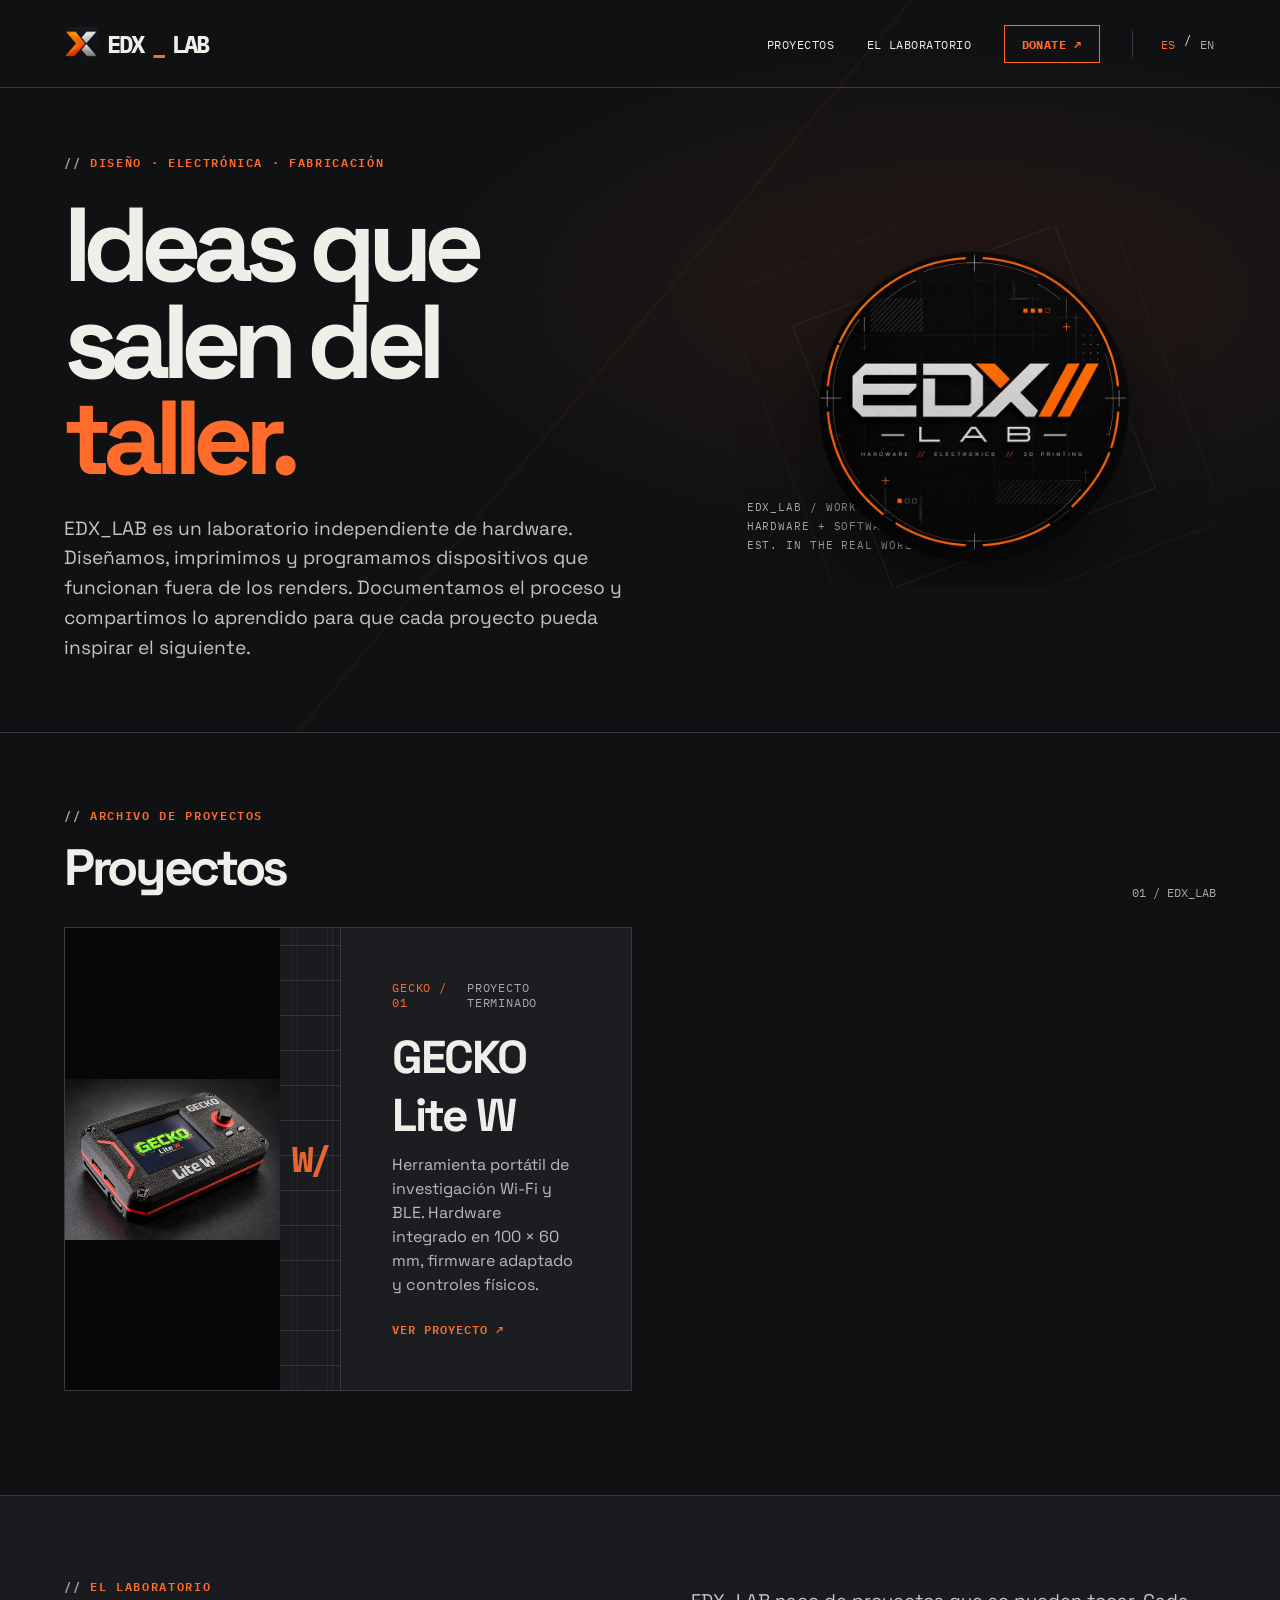
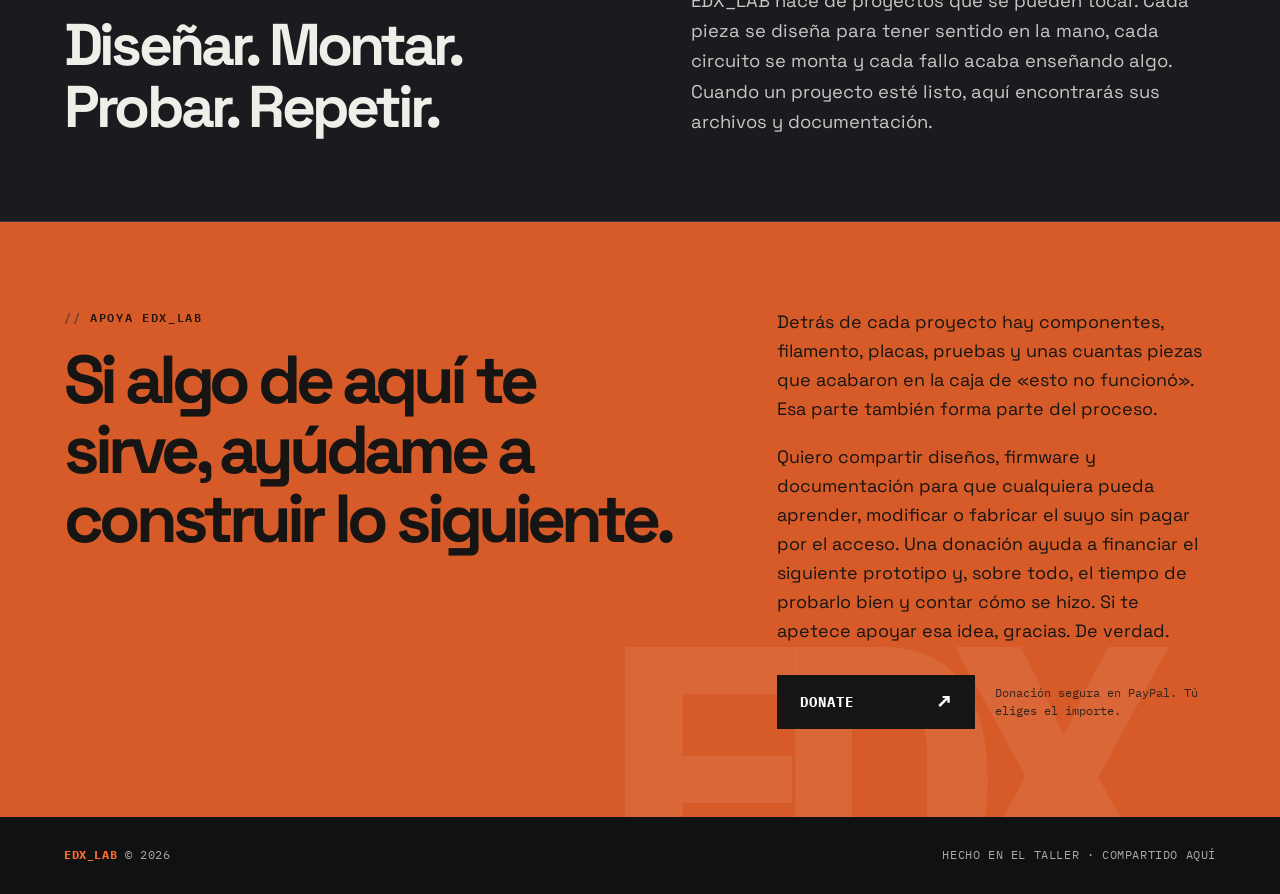
==== commit af2fc04a: "Keep X in header and original logo in home hero" ====
--- a/index.html
+++ b/index.html
@@ -17,7 +17,7 @@
 <link rel="stylesheet" href="assets/edx-mark.css">
 </head>
 <body>
-<div class="top"><header class="header wrap"><a class="brand" href="#top" aria-label="EDX LAB"><span class="brand-icon edx-mark" aria-hidden="true"></span>EDX<span>_</span>LAB</a><nav><a href="#projects" data-es="Proyectos" data-en="Projects">Proyectos</a><a href="#about" data-es="El laboratorio" data-en="The lab">El laboratorio</a><a class="support-nav" href="#support" data-es="DONATE ↗" data-en="DONATE ↗">DONATE ↗</a><div class="lang" aria-label="Language"><button class="active" type="button" data-lang="es" aria-pressed="true">ES</button><span>/</span><button type="button" data-lang="en" aria-pressed="false">EN</button></div></nav></header><main id="top"><section class="hero wrap"><div><div class="eyebrow" data-es="Diseño · electrónica · fabricación" data-en="Design · electronics · fabrication">Diseño · electrónica · fabricación</div><h1 data-es="Ideas que salen del <em>taller.</em>" data-en="Ideas built in the <em>workshop.</em>">Ideas que salen del <em>taller.</em></h1><p data-es="EDX_LAB es un laboratorio independiente de hardware. Diseñamos, imprimimos y programamos dispositivos que funcionan fuera de los renders. Documentamos el proceso y compartimos lo aprendido para que cada proyecto pueda inspirar el siguiente." data-en="EDX_LAB is an independent hardware lab. We design, print and program devices that work beyond the render. We document the process and share what we learn so each project can inspire the next.">EDX_LAB es un laboratorio independiente de hardware. Diseñamos, imprimimos y programamos dispositivos que funcionan fuera de los renders. Documentamos el proceso y compartimos lo aprendido para que cada proyecto pueda inspirar el siguiente.</p></div><div class="hero-graphic" aria-hidden="true"><div class="hero-logo edx-mark"></div><div class="graphic-note">EDX_LAB / WORKSHOP<br>HARDWARE + SOFTWARE<br>EST. IN THE REAL WORLD</div></div></section></div>
+<div class="top"><header class="header wrap"><a class="brand" href="#top" aria-label="EDX LAB"><span class="brand-icon edx-mark" aria-hidden="true"></span>EDX<span>_</span>LAB</a><nav><a href="#projects" data-es="Proyectos" data-en="Projects">Proyectos</a><a href="#about" data-es="El laboratorio" data-en="The lab">El laboratorio</a><a class="support-nav" href="#support" data-es="DONATE ↗" data-en="DONATE ↗">DONATE ↗</a><div class="lang" aria-label="Language"><button class="active" type="button" data-lang="es" aria-pressed="true">ES</button><span>/</span><button type="button" data-lang="en" aria-pressed="false">EN</button></div></nav></header><main id="top"><section class="hero wrap"><div><div class="eyebrow" data-es="Diseño · electrónica · fabricación" data-en="Design · electronics · fabrication">Diseño · electrónica · fabricación</div><h1 data-es="Ideas que salen del <em>taller.</em>" data-en="Ideas built in the <em>workshop.</em>">Ideas que salen del <em>taller.</em></h1><p data-es="EDX_LAB es un laboratorio independiente de hardware. Diseñamos, imprimimos y programamos dispositivos que funcionan fuera de los renders. Documentamos el proceso y compartimos lo aprendido para que cada proyecto pueda inspirar el siguiente." data-en="EDX_LAB is an independent hardware lab. We design, print and program devices that work beyond the render. We document the process and share what we learn so each project can inspire the next.">EDX_LAB es un laboratorio independiente de hardware. Diseñamos, imprimimos y programamos dispositivos que funcionan fuera de los renders. Documentamos el proceso y compartimos lo aprendido para que cada proyecto pueda inspirar el siguiente.</p></div><div class="hero-graphic" aria-hidden="true"><div class="hero-logo"></div><div class="graphic-note">EDX_LAB / WORKSHOP<br>HARDWARE + SOFTWARE<br>EST. IN THE REAL WORLD</div></div></section></div>
 <section class="section wrap" id="projects"><div class="section-title"><div><div class="eyebrow" data-es="Archivo de proyectos" data-en="Project archive">Archivo de proyectos</div><h2 data-es="Proyectos" data-en="Projects">Proyectos</h2></div><span class="count">01 / EDX_LAB</span></div><div class="grid"><a class="card featured-card" href="project.html?project=gecko-lite-w"><div class="card-art has-photo"><img src="assets/gecko-lite-w-cover.jpeg" alt="Portada de GECKO Lite W con el dispositivo negro y naranja" loading="lazy"><span class="art-id">02 / WIRELESS</span><span class="art-label">W/</span><span class="art-corner">ESP32-S3</span></div><div class="card-body"><div class="card-meta"><span>GECKO / 01</span><span class="status" data-es="Proyecto terminado" data-en="Completed project">Proyecto terminado</span></div><h3>GECKO Lite W</h3><p data-es="Herramienta portátil de investigación Wi-Fi y BLE. Hardware integrado en 100 × 60 mm, firmware adaptado y controles físicos." data-en="Portable Wi-Fi and BLE research tool. Integrated hardware in a 100 × 60 mm footprint, adapted firmware and physical controls.">Herramienta portátil de investigación Wi-Fi y BLE. Hardware integrado en 100 × 60 mm, firmware adaptado y controles físicos.</p><span class="card-link" data-es="Ver proyecto ↗" data-en="View project ↗">Ver proyecto ↗</span></div></a></div></section>
 <section class="about" id="about"><div class="about-inner wrap"><div><div class="eyebrow" data-es="El laboratorio" data-en="The lab">El laboratorio</div><h2 data-es="Diseñar. Montar. Probar. Repetir." data-en="Design. Build. Test. Repeat.">Diseñar. Montar. Probar. Repetir.</h2></div><p data-es="EDX_LAB nace de proyectos que se pueden tocar. Cada pieza se diseña para tener sentido en la mano, cada circuito se monta y cada fallo acaba enseñando algo. Cuando un proyecto esté listo, aquí encontrarás sus archivos y documentación." data-en="EDX_LAB is built around projects you can hold. Every part is designed to make sense in the hand, every circuit gets assembled and every failure teaches something. Once a project is ready, its files and documentation will live here.">EDX_LAB nace de proyectos que se pueden tocar. Cada pieza se diseña para tener sentido en la mano, cada circuito se monta y cada fallo acaba enseñando algo. Cuando un proyecto esté listo, aquí encontrarás sus archivos y documentación.</p></div></section>
 <section class="support" id="support"><div class="support-inner wrap"><div><div class="eyebrow" data-es="Apoya EDX_LAB" data-en="Support EDX_LAB">Apoya EDX_LAB</div><h2 data-es="Si algo de aquí te sirve, ayúdame a construir lo siguiente." data-en="If something here helps you, help me build what comes next.">Si algo de aquí te sirve, ayúdame a construir lo siguiente.</h2></div><div class="support-copy"><p data-es="Detrás de cada proyecto hay componentes, filamento, placas, pruebas y unas cuantas piezas que acabaron en la caja de «esto no funcionó». Esa parte también forma parte del proceso." data-en="Behind every project are components, filament, boards, tests and a few parts that ended up in the “that didn't work” box. That's part of the process too.">Detrás de cada proyecto hay componentes, filamento, placas, pruebas y unas cuantas piezas que acabaron en la caja de «esto no funcionó». Esa parte también forma parte del proceso.</p><p data-es="Quiero compartir diseños, firmware y documentación para que cualquiera pueda aprender, modificar o fabricar el suyo sin pagar por el acceso. Una donación ayuda a financiar el siguiente prototipo y, sobre todo, el tiempo de probarlo bien y contar cómo se hizo. Si te apetece apoyar esa idea, gracias. De verdad." data-en="I want to share designs, firmware and documentation so anyone can learn, modify or build their own without paying for access. A donation helps fund the next prototype and, above all, the time to test it properly and show how it was made. If you'd like to support that idea, thank you. Truly.">Quiero compartir diseños, firmware y documentación para que cualquiera pueda aprender, modificar o fabricar el suyo sin pagar por el acceso. Una donación ayuda a financiar el siguiente prototipo y, sobre todo, el tiempo de probarlo bien y contar cómo se hizo. Si te apetece apoyar esa idea, gracias. De verdad.</p><div class="support-action"><a class="donate-button" href="https://www.paypal.com/donate/?hosted_button_id=SE6689BNU22NG" target="_blank" rel="noopener noreferrer" aria-describedby="support-note">DONATE <span aria-hidden="true">↗</span></a><span class="support-note" id="support-note" data-es="Donación segura en PayPal. Tú eliges el importe." data-en="Secure donation on PayPal. You choose the amount.">Donación segura en PayPal. Tú eliges el importe.</span></div></div></div></section>
--- a/assets/edx-mark.css
+++ b/assets/edx-mark.css
@@ -1 +1 @@
-.edx-mark{background-image:url([data-uri]);background-position:center;background-size:cover;background-repeat:no-repeat}.brand{display:inline-flex;align-items:center;gap:9px}.brand-icon{display:inline-block;width:34px;height:34px;flex:none}.hero-logo{border-radius:0;box-shadow:none;flex:none}@media(max-width:530px){.brand-icon{width:27px;height:27px}}+.edx-mark{background-image:url([data-uri]);background-position:center;background-size:cover;background-repeat:no-repeat}.brand{display:inline-flex;align-items:center;gap:9px}.brand-icon{display:inline-block;width:34px;height:34px;flex:none}.hero-logo{background-image:url([data-uri]);background-position:center;background-size:cover;background-repeat:no-repeat;border-radius:50%;box-shadow:0 20px 70px #0008;flex:none}@media(max-width:530px){.brand-icon{width:27px;height:27px}}
